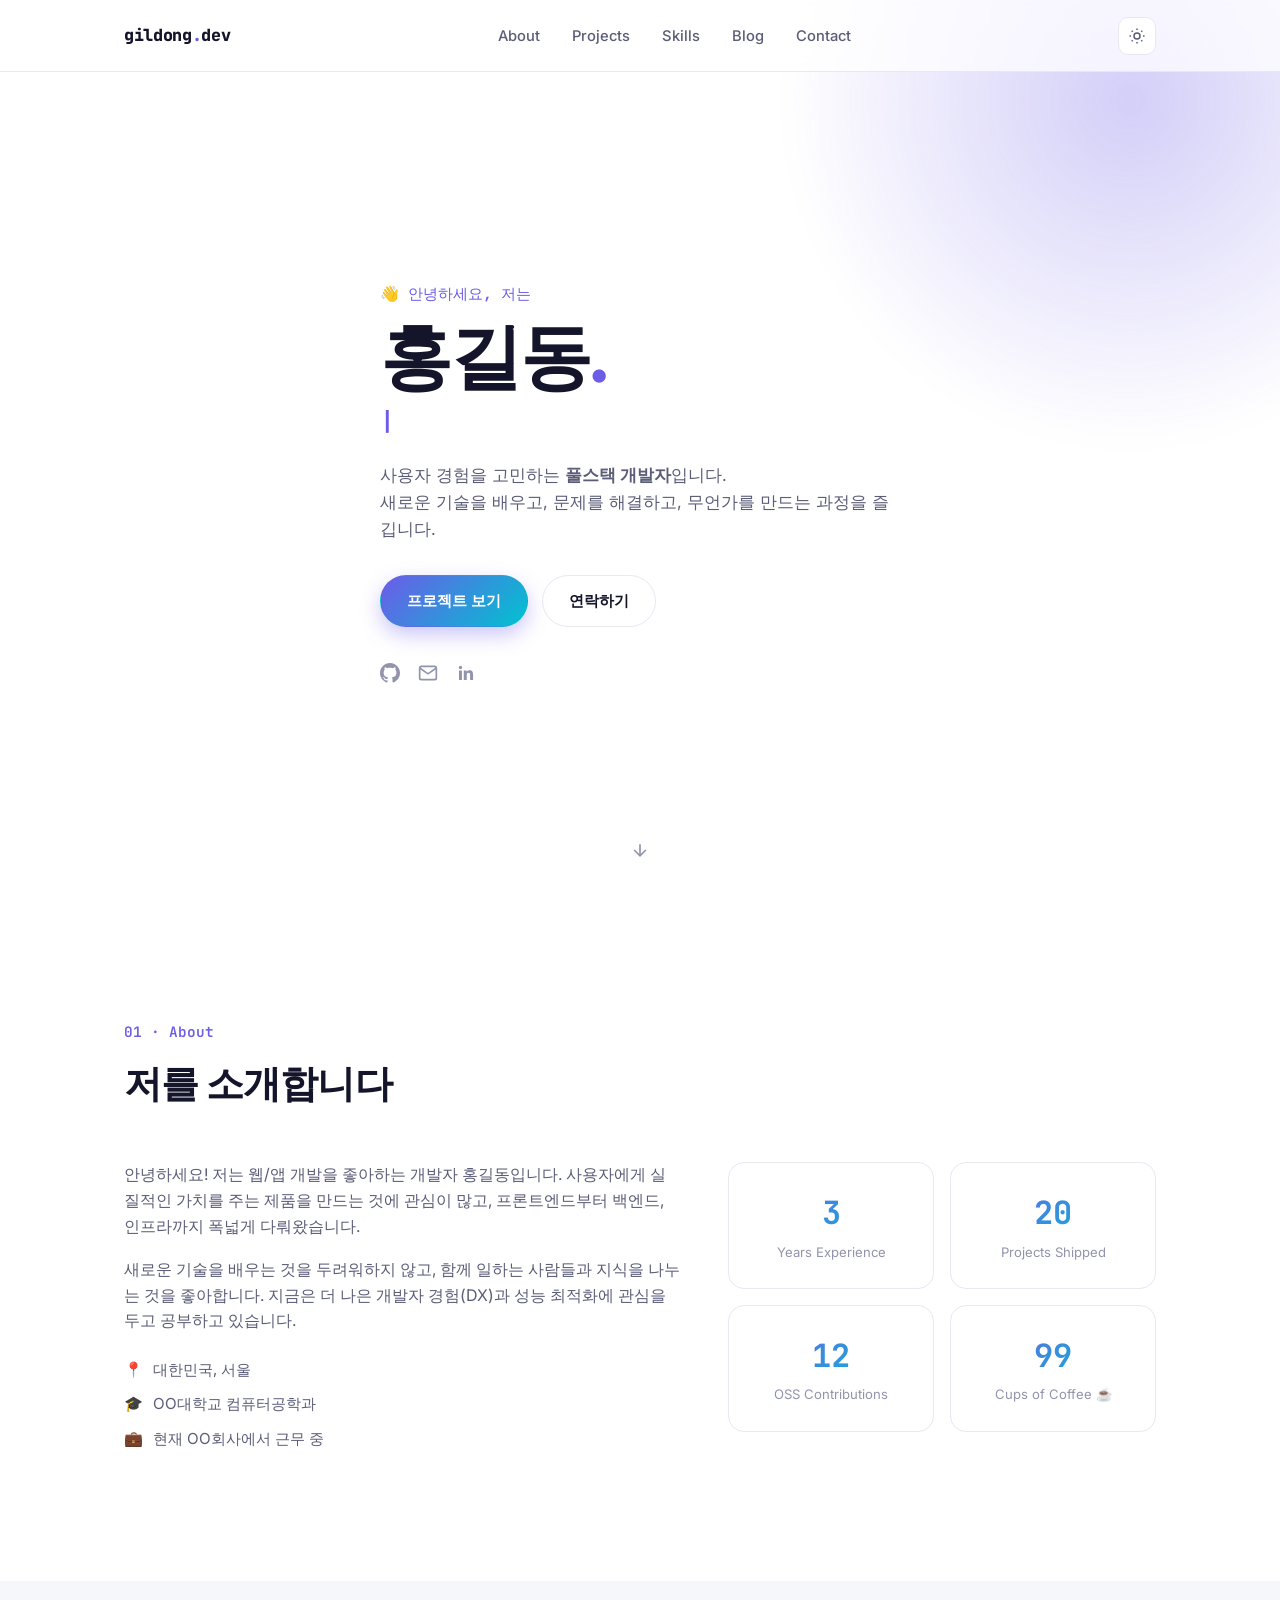
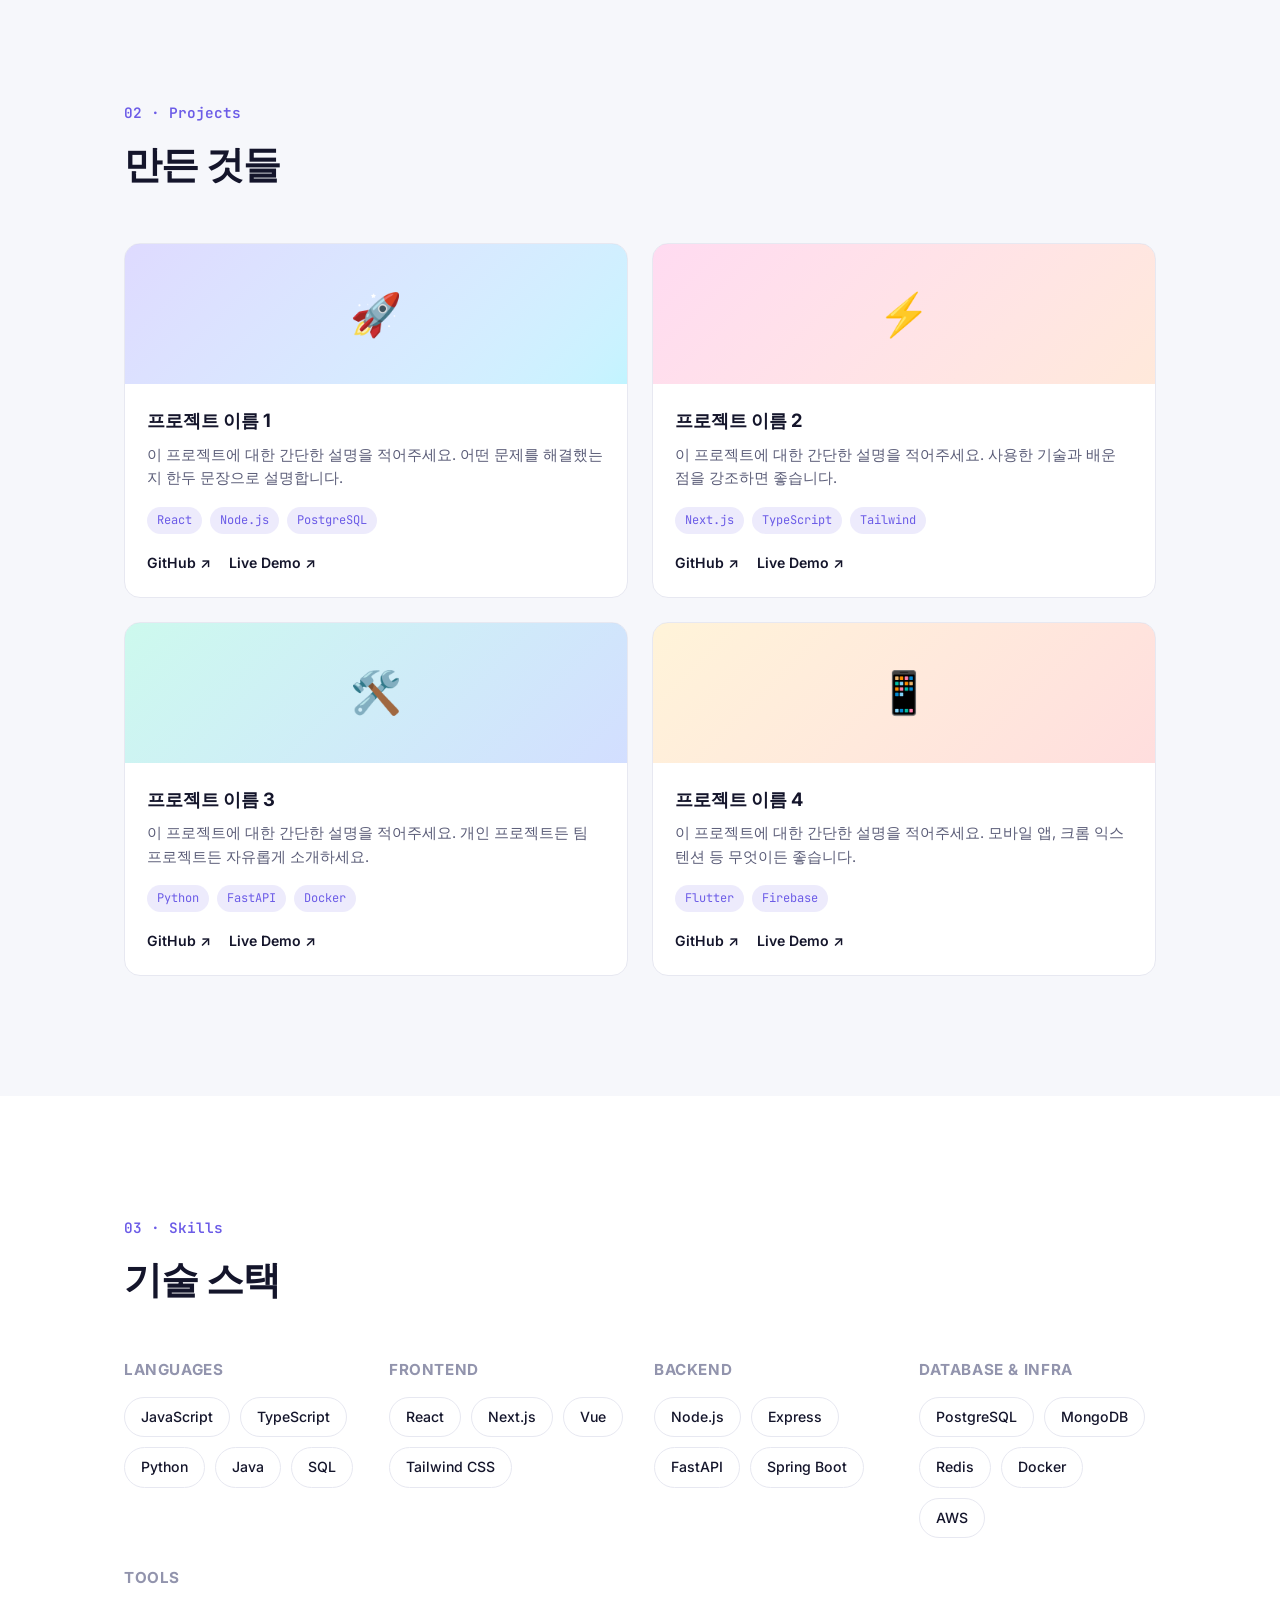
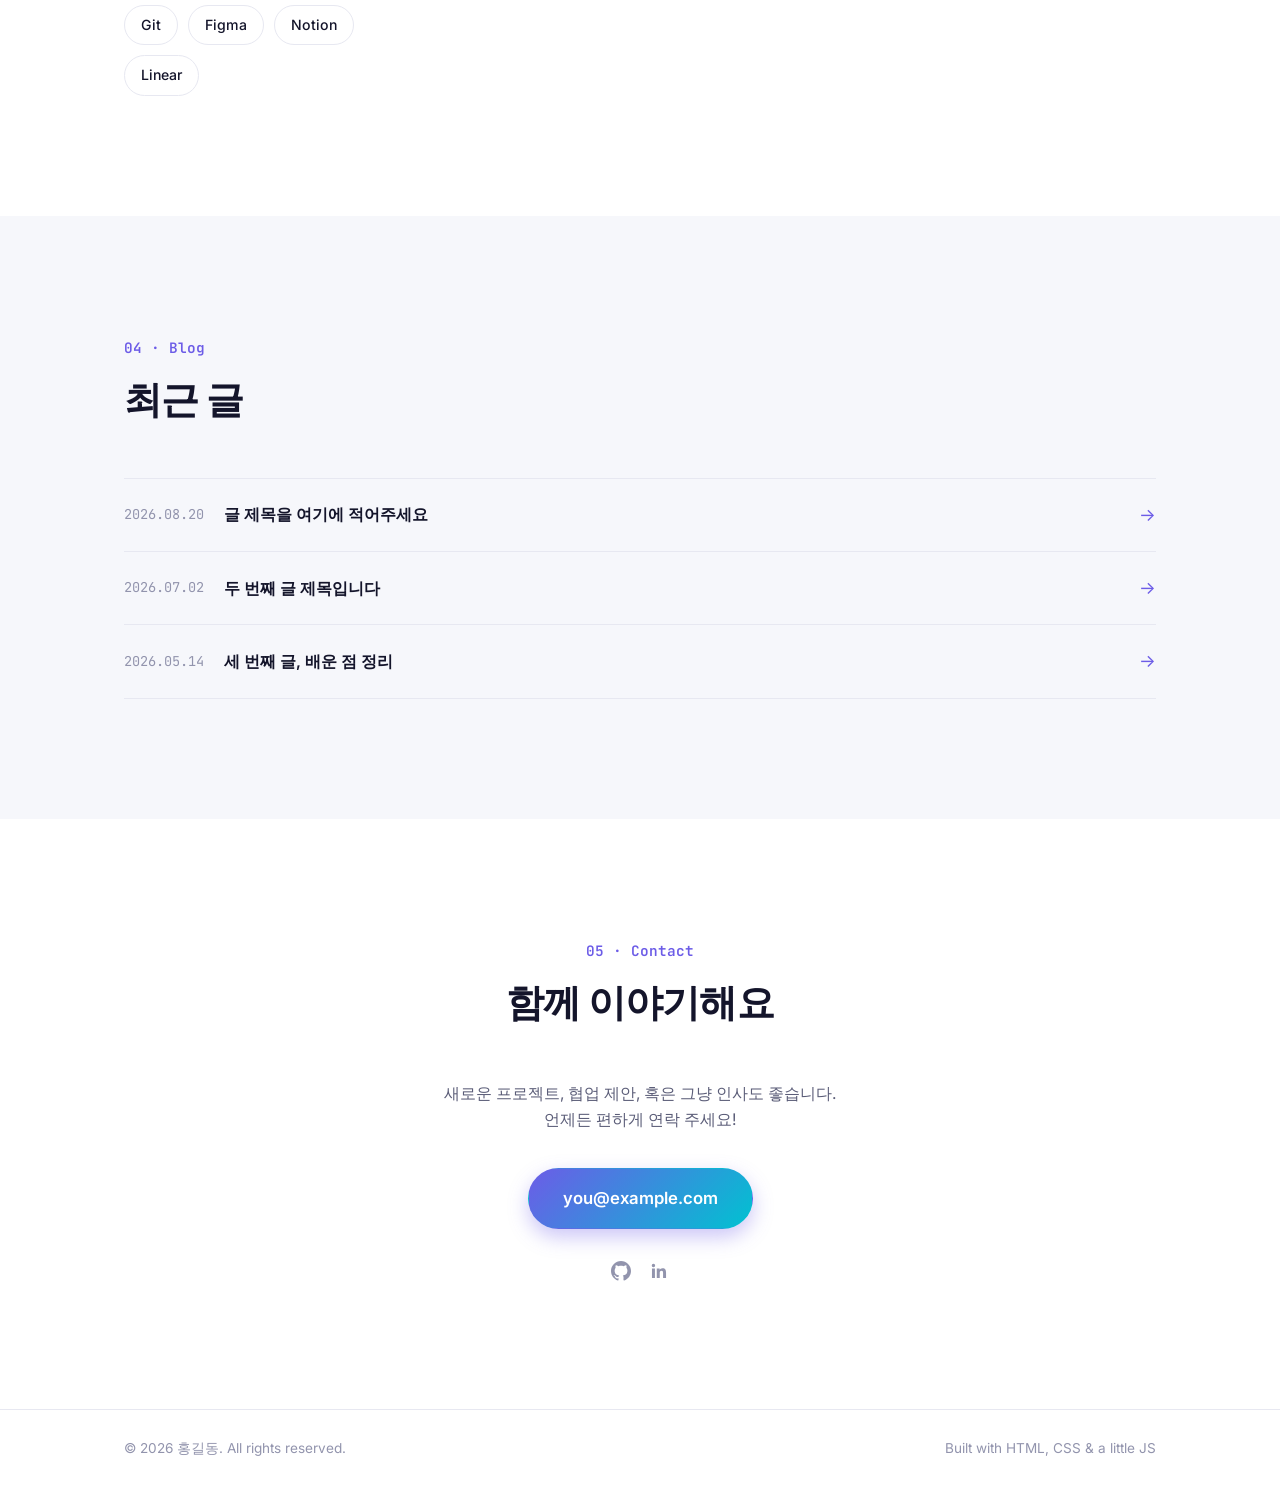
==== index.html @ 7b1dff4c "Add personal portfolio site and GitHub profile README template Static HTML/CSS/JS GitHub Pages site " ====
<!DOCTYPE html>
<html lang="ko">
<head>
<meta charset="UTF-8">
<meta name="viewport" content="width=device-width, initial-scale=1.0">
<title>홍길동 · Developer</title>
<meta name="description" content="홍길동의 개인 포트폴리오 - 풀스택 개발자">
<link rel="icon" href="data:image/svg+xml,<svg xmlns=%22http://www.w3.org/2000/svg%22 viewBox=%220 0 100 100%22><text y=%22.9em%22 font-size=%2290%22>👨‍💻</text></svg>">
<link rel="preconnect" href="https://fonts.googleapis.com">
<link rel="preconnect" href="https://fonts.gstatic.com" crossorigin>
<link href="https://fonts.googleapis.com/css2?family=Inter:wght@400;500;600;700;800&family=JetBrains+Mono:wght@400;500;600&display=swap" rel="stylesheet">
<link rel="stylesheet" href="assets/style.css">
</head>
<body>

<nav class="nav" id="nav">
  <div class="nav-inner">
    <a href="#home" class="nav-logo">gildong<span class="dot">.</span>dev</a>
    <ul class="nav-links">
      <li><a href="#about">About</a></li>
      <li><a href="#projects">Projects</a></li>
      <li><a href="#skills">Skills</a></li>
      <li><a href="#blog">Blog</a></li>
      <li><a href="#contact">Contact</a></li>
    </ul>
    <div class="nav-actions">
      <button id="theme-toggle" class="icon-btn" aria-label="테마 전환">
        <svg class="icon-sun" viewBox="0 0 24 24" fill="none" stroke="currentColor" stroke-width="2"><circle cx="12" cy="12" r="4"/><path d="M12 2v2M12 20v2M4.93 4.93l1.41 1.41M17.66 17.66l1.41 1.41M2 12h2M20 12h2M6.34 17.66l-1.41 1.41M19.07 4.93l-1.41 1.41"/></svg>
        <svg class="icon-moon" viewBox="0 0 24 24" fill="none" stroke="currentColor" stroke-width="2"><path d="M21 12.79A9 9 0 1 1 11.21 3 7 7 0 0 0 21 12.79z"/></svg>
      </button>
      <button id="nav-toggle" class="icon-btn nav-burger" aria-label="메뉴">
        <svg viewBox="0 0 24 24" fill="none" stroke="currentColor" stroke-width="2"><path d="M4 6h16M4 12h16M4 18h16"/></svg>
      </button>
    </div>
  </div>
  <ul class="nav-links-mobile" id="nav-links-mobile">
    <li><a href="#about">About</a></li>
    <li><a href="#projects">Projects</a></li>
    <li><a href="#skills">Skills</a></li>
    <li><a href="#blog">Blog</a></li>
    <li><a href="#contact">Contact</a></li>
  </ul>
</nav>

<main>

  <!-- HERO -->
  <section id="home" class="hero">
    <div class="hero-glow"></div>
    <div class="section-inner hero-inner">
      <p class="eyebrow">👋 안녕하세요, 저는</p>
      <h1 class="hero-title">홍길동<span class="accent">.</span></h1>
      <h2 class="hero-role">
        <span class="type-target" id="type-target"></span><span class="cursor">|</span>
      </h2>
      <p class="hero-desc">
        사용자 경험을 고민하는 <strong>풀스택 개발자</strong>입니다.<br>
        새로운 기술을 배우고, 문제를 해결하고, 무언가를 만드는 과정을 즐깁니다.
      </p>
      <div class="hero-actions">
        <a href="#projects" class="btn btn-primary">프로젝트 보기</a>
        <a href="#contact" class="btn btn-ghost">연락하기</a>
      </div>
      <div class="hero-social">
        <a href="https://github.com/yourhandle" target="_blank" rel="noopener" aria-label="GitHub">
          <svg viewBox="0 0 24 24" fill="currentColor"><path d="M12 0C5.37 0 0 5.37 0 12c0 5.3 3.44 9.8 8.21 11.39.6.11.82-.26.82-.58 0-.28-.01-1.02-.02-2-3.34.73-4.04-1.61-4.04-1.61-.55-1.39-1.34-1.76-1.34-1.76-1.1-.75.08-.74.08-.74 1.21.09 1.85 1.24 1.85 1.24 1.08 1.84 2.83 1.31 3.52 1 .11-.78.42-1.31.76-1.61-2.67-.3-5.47-1.33-5.47-5.93 0-1.31.47-2.38 1.24-3.22-.12-.3-.54-1.52.12-3.18 0 0 1.01-.32 3.3 1.23.96-.27 1.98-.4 3-.4 1.02 0 2.04.13 3 .4 2.29-1.55 3.3-1.23 3.3-1.23.66 1.66.24 2.88.12 3.18.77.84 1.24 1.91 1.24 3.22 0 4.61-2.81 5.63-5.48 5.92.43.37.81 1.1.81 2.22 0 1.61-.01 2.9-.01 3.29 0 .32.21.7.83.58C20.56 21.8 24 17.3 24 12c0-6.63-5.37-12-12-12z"/></svg>
        </a>
        <a href="mailto:you@example.com" aria-label="Email">
          <svg viewBox="0 0 24 24" fill="none" stroke="currentColor" stroke-width="2"><path d="M4 4h16v16H4z" opacity="0"/><path d="M22 6c0-1.1-.9-2-2-2H4a2 2 0 0 0-2 2v12c0 1.1.9 2 2 2h16a2 2 0 0 0 2-2V6z"/><path d="M22 6l-10 7L2 6"/></svg>
        </a>
        <a href="https://linkedin.com/in/yourhandle" target="_blank" rel="noopener" aria-label="LinkedIn">
          <svg viewBox="0 0 24 24" fill="currentColor"><path d="M20.45 20.45h-3.56v-5.57c0-1.33-.02-3.04-1.85-3.04-1.85 0-2.14 1.45-2.14 2.94v5.67H9.34V9h3.42v1.56h.05c.48-.9 1.64-1.85 3.38-1.85 3.61 0 4.28 2.38 4.28 5.47v6.27zM5.34 7.43a2.06 2.06 0 1 1 0-4.13 2.06 2.06 0 0 1 0 4.13zM7.12 20.45H3.56V9h3.56v11.45z"/></svg>
        </a>
      </div>
    </div>
    <a href="#about" class="scroll-cue" aria-label="아래로 스크롤">
      <svg viewBox="0 0 24 24" fill="none" stroke="currentColor" stroke-width="2"><path d="M12 5v14M5 12l7 7 7-7"/></svg>
    </a>
  </section>

  <!-- ABOUT -->
  <section id="about" class="section">
    <div class="section-inner">
      <p class="section-tag">01 · About</p>
      <h2 class="section-title">저를 소개합니다</h2>
      <div class="about-grid">
        <div class="about-text">
          <p>
            안녕하세요! 저는 웹/앱 개발을 좋아하는 개발자 홍길동입니다.
            사용자에게 실질적인 가치를 주는 제품을 만드는 것에 관심이 많고,
            프론트엔드부터 백엔드, 인프라까지 폭넓게 다뤄왔습니다.
          </p>
          <p>
            새로운 기술을 배우는 것을 두려워하지 않고, 함께 일하는 사람들과
            지식을 나누는 것을 좋아합니다. 지금은 더 나은 개발자 경험(DX)과
            성능 최적화에 관심을 두고 공부하고 있습니다.
          </p>
          <ul class="about-facts">
            <li><span>📍</span> 대한민국, 서울</li>
            <li><span>🎓</span> OO대학교 컴퓨터공학과</li>
            <li><span>💼</span> 현재 OO회사에서 근무 중</li>
          </ul>
        </div>
        <div class="about-stats">
          <div class="stat-card">
            <span class="stat-num" data-count="3">0</span>
            <span class="stat-label">Years Experience</span>
          </div>
          <div class="stat-card">
            <span class="stat-num" data-count="20">0</span>
            <span class="stat-label">Projects Shipped</span>
          </div>
          <div class="stat-card">
            <span class="stat-num" data-count="12">0</span>
            <span class="stat-label">OSS Contributions</span>
          </div>
          <div class="stat-card">
            <span class="stat-num" data-count="99">0</span>
            <span class="stat-label">Cups of Coffee ☕</span>
          </div>
        </div>
      </div>
    </div>
  </section>

  <!-- PROJECTS -->
  <section id="projects" class="section section-alt">
    <div class="section-inner">
      <p class="section-tag">02 · Projects</p>
      <h2 class="section-title">만든 것들</h2>
      <div class="project-grid">

        <article class="project-card">
          <div class="project-thumb" style="--c1:#7c6cff;--c2:#00d4ff;">🚀</div>
          <div class="project-body">
            <h3>프로젝트 이름 1</h3>
            <p>이 프로젝트에 대한 간단한 설명을 적어주세요. 어떤 문제를 해결했는지 한두 문장으로 설명합니다.</p>
            <div class="tags"><span>React</span><span>Node.js</span><span>PostgreSQL</span></div>
            <div class="project-links">
              <a href="#" target="_blank" rel="noopener">GitHub ↗</a>
              <a href="#" target="_blank" rel="noopener">Live Demo ↗</a>
            </div>
          </div>
        </article>

        <article class="project-card">
          <div class="project-thumb" style="--c1:#ff6ec7;--c2:#ffa66c;">⚡</div>
          <div class="project-body">
            <h3>프로젝트 이름 2</h3>
            <p>이 프로젝트에 대한 간단한 설명을 적어주세요. 사용한 기술과 배운 점을 강조하면 좋습니다.</p>
            <div class="tags"><span>Next.js</span><span>TypeScript</span><span>Tailwind</span></div>
            <div class="project-links">
              <a href="#" target="_blank" rel="noopener">GitHub ↗</a>
              <a href="#" target="_blank" rel="noopener">Live Demo ↗</a>
            </div>
          </div>
        </article>

        <article class="project-card">
          <div class="project-thumb" style="--c1:#37e8b8;--c2:#4d7bff;">🛠️</div>
          <div class="project-body">
            <h3>프로젝트 이름 3</h3>
            <p>이 프로젝트에 대한 간단한 설명을 적어주세요. 개인 프로젝트든 팀 프로젝트든 자유롭게 소개하세요.</p>
            <div class="tags"><span>Python</span><span>FastAPI</span><span>Docker</span></div>
            <div class="project-links">
              <a href="#" target="_blank" rel="noopener">GitHub ↗</a>
              <a href="#" target="_blank" rel="noopener">Live Demo ↗</a>
            </div>
          </div>
        </article>

        <article class="project-card">
          <div class="project-thumb" style="--c1:#ffd166;--c2:#ff7a7a;">📱</div>
          <div class="project-body">
            <h3>프로젝트 이름 4</h3>
            <p>이 프로젝트에 대한 간단한 설명을 적어주세요. 모바일 앱, 크롬 익스텐션 등 무엇이든 좋습니다.</p>
            <div class="tags"><span>Flutter</span><span>Firebase</span></div>
            <div class="project-links">
              <a href="#" target="_blank" rel="noopener">GitHub ↗</a>
              <a href="#" target="_blank" rel="noopener">Live Demo ↗</a>
            </div>
          </div>
        </article>

      </div>
    </div>
  </section>

  <!-- SKILLS -->
  <section id="skills" class="section">
    <div class="section-inner">
      <p class="section-tag">03 · Skills</p>
      <h2 class="section-title">기술 스택</h2>
      <div class="skills-grid">

        <div class="skill-group">
          <h3>Languages</h3>
          <div class="skill-pills">
            <span>JavaScript</span><span>TypeScript</span><span>Python</span><span>Java</span><span>SQL</span>
          </div>
        </div>

        <div class="skill-group">
          <h3>Frontend</h3>
          <div class="skill-pills">
            <span>React</span><span>Next.js</span><span>Vue</span><span>Tailwind CSS</span>
          </div>
        </div>

        <div class="skill-group">
          <h3>Backend</h3>
          <div class="skill-pills">
            <span>Node.js</span><span>Express</span><span>FastAPI</span><span>Spring Boot</span>
          </div>
        </div>

        <div class="skill-group">
          <h3>Database &amp; Infra</h3>
          <div class="skill-pills">
            <span>PostgreSQL</span><span>MongoDB</span><span>Redis</span><span>Docker</span><span>AWS</span>
          </div>
        </div>

        <div class="skill-group">
          <h3>Tools</h3>
          <div class="skill-pills">
            <span>Git</span><span>Figma</span><span>Notion</span><span>Linear</span>
          </div>
        </div>

      </div>
    </div>
  </section>

  <!-- BLOG -->
  <section id="blog" class="section section-alt">
    <div class="section-inner">
      <p class="section-tag">04 · Blog</p>
      <h2 class="section-title">최근 글</h2>
      <div class="blog-list">

        <a href="#" class="blog-item" target="_blank" rel="noopener">
          <span class="blog-date">2026.08.20</span>
          <span class="blog-title">글 제목을 여기에 적어주세요</span>
          <span class="blog-arrow">→</span>
        </a>
        <a href="#" class="blog-item" target="_blank" rel="noopener">
          <span class="blog-date">2026.07.02</span>
          <span class="blog-title">두 번째 글 제목입니다</span>
          <span class="blog-arrow">→</span>
        </a>
        <a href="#" class="blog-item" target="_blank" rel="noopener">
          <span class="blog-date">2026.05.14</span>
          <span class="blog-title">세 번째 글, 배운 점 정리</span>
          <span class="blog-arrow">→</span>
        </a>

      </div>
    </div>
  </section>

  <!-- CONTACT -->
  <section id="contact" class="section contact">
    <div class="section-inner">
      <p class="section-tag">05 · Contact</p>
      <h2 class="section-title">함께 이야기해요</h2>
      <p class="contact-desc">
        새로운 프로젝트, 협업 제안, 혹은 그냥 인사도 좋습니다.<br>
        언제든 편하게 연락 주세요!
      </p>
      <a href="mailto:you@example.com" class="btn btn-primary btn-lg">you@example.com</a>
      <div class="hero-social contact-social">
        <a href="https://github.com/yourhandle" target="_blank" rel="noopener" aria-label="GitHub">
          <svg viewBox="0 0 24 24" fill="currentColor"><path d="M12 0C5.37 0 0 5.37 0 12c0 5.3 3.44 9.8 8.21 11.39.6.11.82-.26.82-.58 0-.28-.01-1.02-.02-2-3.34.73-4.04-1.61-4.04-1.61-.55-1.39-1.34-1.76-1.34-1.76-1.1-.75.08-.74.08-.74 1.21.09 1.85 1.24 1.85 1.24 1.08 1.84 2.83 1.31 3.52 1 .11-.78.42-1.31.76-1.61-2.67-.3-5.47-1.33-5.47-5.93 0-1.31.47-2.38 1.24-3.22-.12-.3-.54-1.52.12-3.18 0 0 1.01-.32 3.3 1.23.96-.27 1.98-.4 3-.4 1.02 0 2.04.13 3 .4 2.29-1.55 3.3-1.23 3.3-1.23.66 1.66.24 2.88.12 3.18.77.84 1.24 1.91 1.24 3.22 0 4.61-2.81 5.63-5.48 5.92.43.37.81 1.1.81 2.22 0 1.61-.01 2.9-.01 3.29 0 .32.21.7.83.58C20.56 21.8 24 17.3 24 12c0-6.63-5.37-12-12-12z"/></svg>
        </a>
        <a href="https://linkedin.com/in/yourhandle" target="_blank" rel="noopener" aria-label="LinkedIn">
          <svg viewBox="0 0 24 24" fill="currentColor"><path d="M20.45 20.45h-3.56v-5.57c0-1.33-.02-3.04-1.85-3.04-1.85 0-2.14 1.45-2.14 2.94v5.67H9.34V9h3.42v1.56h.05c.48-.9 1.64-1.85 3.38-1.85 3.61 0 4.28 2.38 4.28 5.47v6.27zM5.34 7.43a2.06 2.06 0 1 1 0-4.13 2.06 2.06 0 0 1 0 4.13zM7.12 20.45H3.56V9h3.56v11.45z"/></svg>
        </a>
      </div>
    </div>
  </section>

</main>

<footer class="footer">
  <div class="section-inner footer-inner">
    <span>© <span id="year"></span> 홍길동. All rights reserved.</span>
    <span class="footer-built">Built with HTML, CSS &amp; a little JS</span>
  </div>
</footer>

<script src="assets/script.js"></script>
</body>
</html>
---- assets/style.css ----
/* ---------- tokens ---------- */
:root{
  --bg: #ffffff;
  --bg-alt: #f6f7fb;
  --surface: #ffffff;
  --border: #e7e8f1;
  --text: #14152b;
  --text-dim: #5b5d78;
  --text-faint: #9294ad;
  --accent: #6c5ce7;
  --accent-2: #00c2d1;
  --accent-grad: linear-gradient(135deg, var(--accent), var(--accent-2));
  --shadow: 0 8px 30px rgba(20, 21, 43, 0.08);
  --radius: 16px;
  --nav-h: 72px;
}

@media (prefers-color-scheme: dark){
  :root:not([data-theme="light"]) {
    --bg: #0b0c14;
    --bg-alt: #10111c;
    --surface: #14151f;
    --border: #23243373;
    --text: #f2f2f8;
    --text-dim: #a6a8c2;
    --text-faint: #6c6e8a;
    --shadow: 0 8px 30px rgba(0,0,0,0.35);
  }
}

:root[data-theme="dark"]{
  --bg: #0b0c14;
  --bg-alt: #10111c;
  --surface: #14151f;
  --border: #23243373;
  --text: #f2f2f8;
  --text-dim: #a6a8c2;
  --text-faint: #6c6e8a;
  --shadow: 0 8px 30px rgba(0,0,0,0.35);
}

*{ box-sizing: border-box; }
html{ scroll-behavior: smooth; }
body{
  margin:0;
  background: var(--bg);
  color: var(--text);
  font-family: 'Inter', -apple-system, BlinkMacSystemFont, "Malgun Gothic", sans-serif;
  line-height: 1.6;
  -webkit-font-smoothing: antialiased;
}
::selection{ background: var(--accent); color:#fff; }

a{ color: inherit; text-decoration: none; }
ul{ list-style: none; margin:0; padding:0; }
svg{ width: 20px; height: 20px; }

.section-inner{
  max-width: 1080px;
  margin: 0 auto;
  padding: 0 24px;
}

/* ---------- nav ---------- */
.nav{
  position: fixed;
  top:0; left:0; right:0;
  z-index: 100;
  height: var(--nav-h);
  display:flex;
  align-items:center;
  backdrop-filter: blur(14px) saturate(160%);
  background: color-mix(in srgb, var(--bg) 75%, transparent);
  border-bottom: 1px solid var(--border);
}
.nav-inner{
  width:100%;
  max-width: 1080px;
  margin: 0 auto;
  padding: 0 24px;
  display:flex;
  align-items:center;
  justify-content: space-between;
}
.nav-logo{
  font-weight: 800;
  font-size: 1.05rem;
  font-family: 'JetBrains Mono', monospace;
  letter-spacing: -0.02em;
}
.nav-logo .dot{ color: var(--accent); }
.nav-links{ display:flex; gap: 32px; }
.nav-links a{
  font-size: 0.92rem;
  font-weight: 500;
  color: var(--text-dim);
  transition: color .2s ease;
}
.nav-links a:hover{ color: var(--text); }
.nav-actions{ display:flex; align-items:center; gap: 8px; }
.icon-btn{
  width: 38px; height: 38px;
  display:flex; align-items:center; justify-content:center;
  border-radius: 10px;
  border: 1px solid var(--border);
  background: var(--surface);
  color: var(--text-dim);
  cursor: pointer;
  transition: all .2s ease;
}
.icon-btn:hover{ color: var(--text); border-color: var(--accent); }
.icon-sun, .icon-moon{ width:18px; height:18px; }
/* default (no explicit theme): follow system preference */
:root:not([data-theme]) .icon-moon{ display:none; }
@media (prefers-color-scheme: dark){
  :root:not([data-theme]) .icon-sun{ display:none; }
  :root:not([data-theme]) .icon-moon{ display:block; }
}
/* explicit theme wins */
:root[data-theme="dark"] .icon-sun{ display:none; }
:root[data-theme="dark"] .icon-moon{ display:block; }
:root[data-theme="light"] .icon-moon{ display:none; }
:root[data-theme="light"] .icon-sun{ display:block; }

.nav-burger{ display:none; }
.nav-links-mobile{
  display:none;
  flex-direction: column;
  position: absolute;
  top: var(--nav-h);
  left:0; right:0;
  background: var(--bg);
  border-bottom: 1px solid var(--border);
  padding: 8px 24px 20px;
}
.nav-links-mobile a{
  display:block;
  padding: 12px 0;
  color: var(--text-dim);
  border-bottom: 1px solid var(--border);
  font-weight: 500;
}
.nav-links-mobile.open{ display:flex; }

@media (max-width: 760px){
  .nav-links{ display:none; }
  .nav-burger{ display:flex; }
}

/* ---------- hero ---------- */
.hero{
  position: relative;
  min-height: 100svh;
  display:flex;
  align-items:center;
  overflow: hidden;
  padding-top: var(--nav-h);
}
.hero-glow{
  position:absolute;
  width: 700px; height: 700px;
  top: -250px; right: -200px;
  background: radial-gradient(circle, color-mix(in srgb, var(--accent) 30%, transparent), transparent 70%);
  filter: blur(10px);
  pointer-events: none;
}
.hero-inner{ position: relative; z-index:1; max-width: 760px; }
.eyebrow{
  font-family: 'JetBrains Mono', monospace;
  color: var(--accent);
  font-size: 0.95rem;
  font-weight: 500;
  margin: 0 0 12px;
}
.hero-title{
  font-size: clamp(2.6rem, 7vw, 4.5rem);
  font-weight: 800;
  letter-spacing: -0.03em;
  margin: 0;
  line-height: 1.05;
}
.hero-title .accent{ color: var(--accent); }
.hero-role{
  font-family: 'JetBrains Mono', monospace;
  font-size: clamp(1.1rem, 3vw, 1.5rem);
  font-weight: 500;
  background: var(--accent-grad);
  -webkit-background-clip: text;
  background-clip: text;
  color: transparent;
  margin: 10px 0 20px;
  min-height: 1.6em;
}
.cursor{ animation: blink 1s step-end infinite; color: var(--accent); }
@keyframes blink{ 50%{ opacity: 0; } }

.hero-desc{
  color: var(--text-dim);
  font-size: 1.05rem;
  max-width: 520px;
  margin: 0 0 32px;
}
.hero-actions{ display:flex; gap: 14px; margin-bottom: 36px; flex-wrap: wrap; }
.hero-social{ display:flex; gap: 18px; }
.hero-social a{
  color: var(--text-faint);
  transition: color .2s ease, transform .2s ease;
}
.hero-social a:hover{ color: var(--accent); transform: translateY(-2px); }

.scroll-cue{
  position:absolute;
  bottom: 32px;
  left: 50%;
  transform: translateX(-50%);
  color: var(--text-faint);
  animation: bob 2s ease-in-out infinite;
}
@keyframes bob{ 0%,100%{ transform: translate(-50%,0);} 50%{ transform: translate(-50%,8px);} }

/* ---------- buttons ---------- */
.btn{
  display:inline-flex;
  align-items:center;
  gap: 8px;
  padding: 13px 26px;
  border-radius: 999px;
  font-weight: 600;
  font-size: 0.95rem;
  transition: all .2s ease;
  border: 1px solid transparent;
}
.btn-primary{
  background: var(--accent-grad);
  color: #fff;
  box-shadow: 0 8px 20px color-mix(in srgb, var(--accent) 35%, transparent);
}
.btn-primary:hover{ transform: translateY(-2px); box-shadow: 0 12px 26px color-mix(in srgb, var(--accent) 45%, transparent); }
.btn-ghost{
  background: transparent;
  border-color: var(--border);
  color: var(--text);
}
.btn-ghost:hover{ border-color: var(--accent); color: var(--accent); }
.btn-lg{ padding: 16px 34px; font-size: 1.05rem; }

/* ---------- sections ---------- */
.section{ padding: 120px 0; }
.section-alt{ background: var(--bg-alt); }
.section-tag{
  font-family: 'JetBrains Mono', monospace;
  color: var(--accent);
  font-weight: 600;
  font-size: 0.9rem;
  margin: 0 0 10px;
}
.section-title{
  font-size: clamp(1.8rem, 4vw, 2.4rem);
  font-weight: 800;
  letter-spacing: -0.02em;
  margin: 0 0 48px;
}

/* about */
.about-grid{
  display:grid;
  grid-template-columns: 1.3fr 1fr;
  gap: 48px;
  align-items: start;
}
.about-text p{ color: var(--text-dim); margin: 0 0 18px; }
.about-facts{ margin-top: 24px; }
.about-facts li{ display:flex; align-items:center; gap: 10px; color: var(--text-dim); margin-bottom: 10px; font-size: 0.95rem; }
.about-stats{
  display:grid;
  grid-template-columns: 1fr 1fr;
  gap: 16px;
}
.stat-card{
  background: var(--surface);
  border: 1px solid var(--border);
  border-radius: var(--radius);
  padding: 24px 20px;
  text-align:center;
}
.stat-num{
  display:block;
  font-family: 'JetBrains Mono', monospace;
  font-size: 2rem;
  font-weight: 700;
  background: var(--accent-grad);
  -webkit-background-clip: text;
  background-clip: text;
  color: transparent;
}
.stat-label{ font-size: 0.82rem; color: var(--text-faint); }

@media (max-width: 760px){
  .about-grid{ grid-template-columns: 1fr; }
}

/* projects */
.project-grid{
  display:grid;
  grid-template-columns: repeat(2, 1fr);
  gap: 24px;
}
.project-card{
  background: var(--surface);
  border: 1px solid var(--border);
  border-radius: var(--radius);
  overflow: hidden;
  transition: transform .25s ease, box-shadow .25s ease;
}
.project-card:hover{ transform: translateY(-6px); box-shadow: var(--shadow); }
.project-thumb{
  height: 140px;
  display:flex; align-items:center; justify-content:center;
  font-size: 2.6rem;
  background: linear-gradient(135deg, color-mix(in srgb, var(--c1) 25%, transparent), color-mix(in srgb, var(--c2) 25%, transparent));
}
.project-body{ padding: 22px; }
.project-body h3{ margin: 0 0 8px; font-size: 1.15rem; }
.project-body p{ color: var(--text-dim); font-size: 0.92rem; margin: 0 0 16px; }
.tags{ display:flex; flex-wrap: wrap; gap: 8px; margin-bottom: 18px; }
.tags span{
  font-family: 'JetBrains Mono', monospace;
  font-size: 0.75rem;
  color: var(--accent);
  background: color-mix(in srgb, var(--accent) 12%, transparent);
  padding: 4px 10px;
  border-radius: 999px;
}
.project-links{ display:flex; gap: 18px; }
.project-links a{ font-size: 0.88rem; font-weight: 600; color: var(--text); }
.project-links a:hover{ color: var(--accent); }

@media (max-width: 760px){
  .project-grid{ grid-template-columns: 1fr; }
}

/* skills */
.skills-grid{
  display:grid;
  grid-template-columns: repeat(auto-fit, minmax(220px, 1fr));
  gap: 28px;
}
.skill-group h3{
  font-size: 0.95rem;
  color: var(--text-faint);
  text-transform: uppercase;
  letter-spacing: 0.04em;
  margin: 0 0 14px;
}
.skill-pills{ display:flex; flex-wrap: wrap; gap: 10px; }
.skill-pills span{
  padding: 8px 16px;
  border-radius: 999px;
  border: 1px solid var(--border);
  background: var(--surface);
  font-size: 0.88rem;
  font-weight: 500;
  transition: all .2s ease;
}
.skill-pills span:hover{ border-color: var(--accent); color: var(--accent); transform: translateY(-2px); }

/* blog */
.blog-list{ display:flex; flex-direction: column; }
.blog-item{
  display:flex;
  align-items:center;
  gap: 20px;
  padding: 22px 0;
  border-bottom: 1px solid var(--border);
  transition: gap .2s ease, color .2s ease;
}
.blog-item:first-child{ border-top: 1px solid var(--border); }
.blog-item:hover{ gap: 28px; color: var(--accent); }
.blog-date{
  font-family: 'JetBrains Mono', monospace;
  font-size: 0.85rem;
  color: var(--text-faint);
  white-space: nowrap;
}
.blog-title{ font-weight: 600; flex:1; }
.blog-arrow{ color: var(--accent); font-size: 1.1rem; }

/* contact */
.contact{ text-align:center; }
.contact .section-tag, .contact .section-title{ }
.contact-desc{ color: var(--text-dim); margin: 0 0 36px; }
.contact-social{ justify-content:center; margin-top: 32px; }

/* footer */
.footer{ border-top: 1px solid var(--border); padding: 28px 0; }
.footer-inner{
  display:flex;
  justify-content: space-between;
  flex-wrap: wrap;
  gap: 8px;
  font-size: 0.85rem;
  color: var(--text-faint);
}
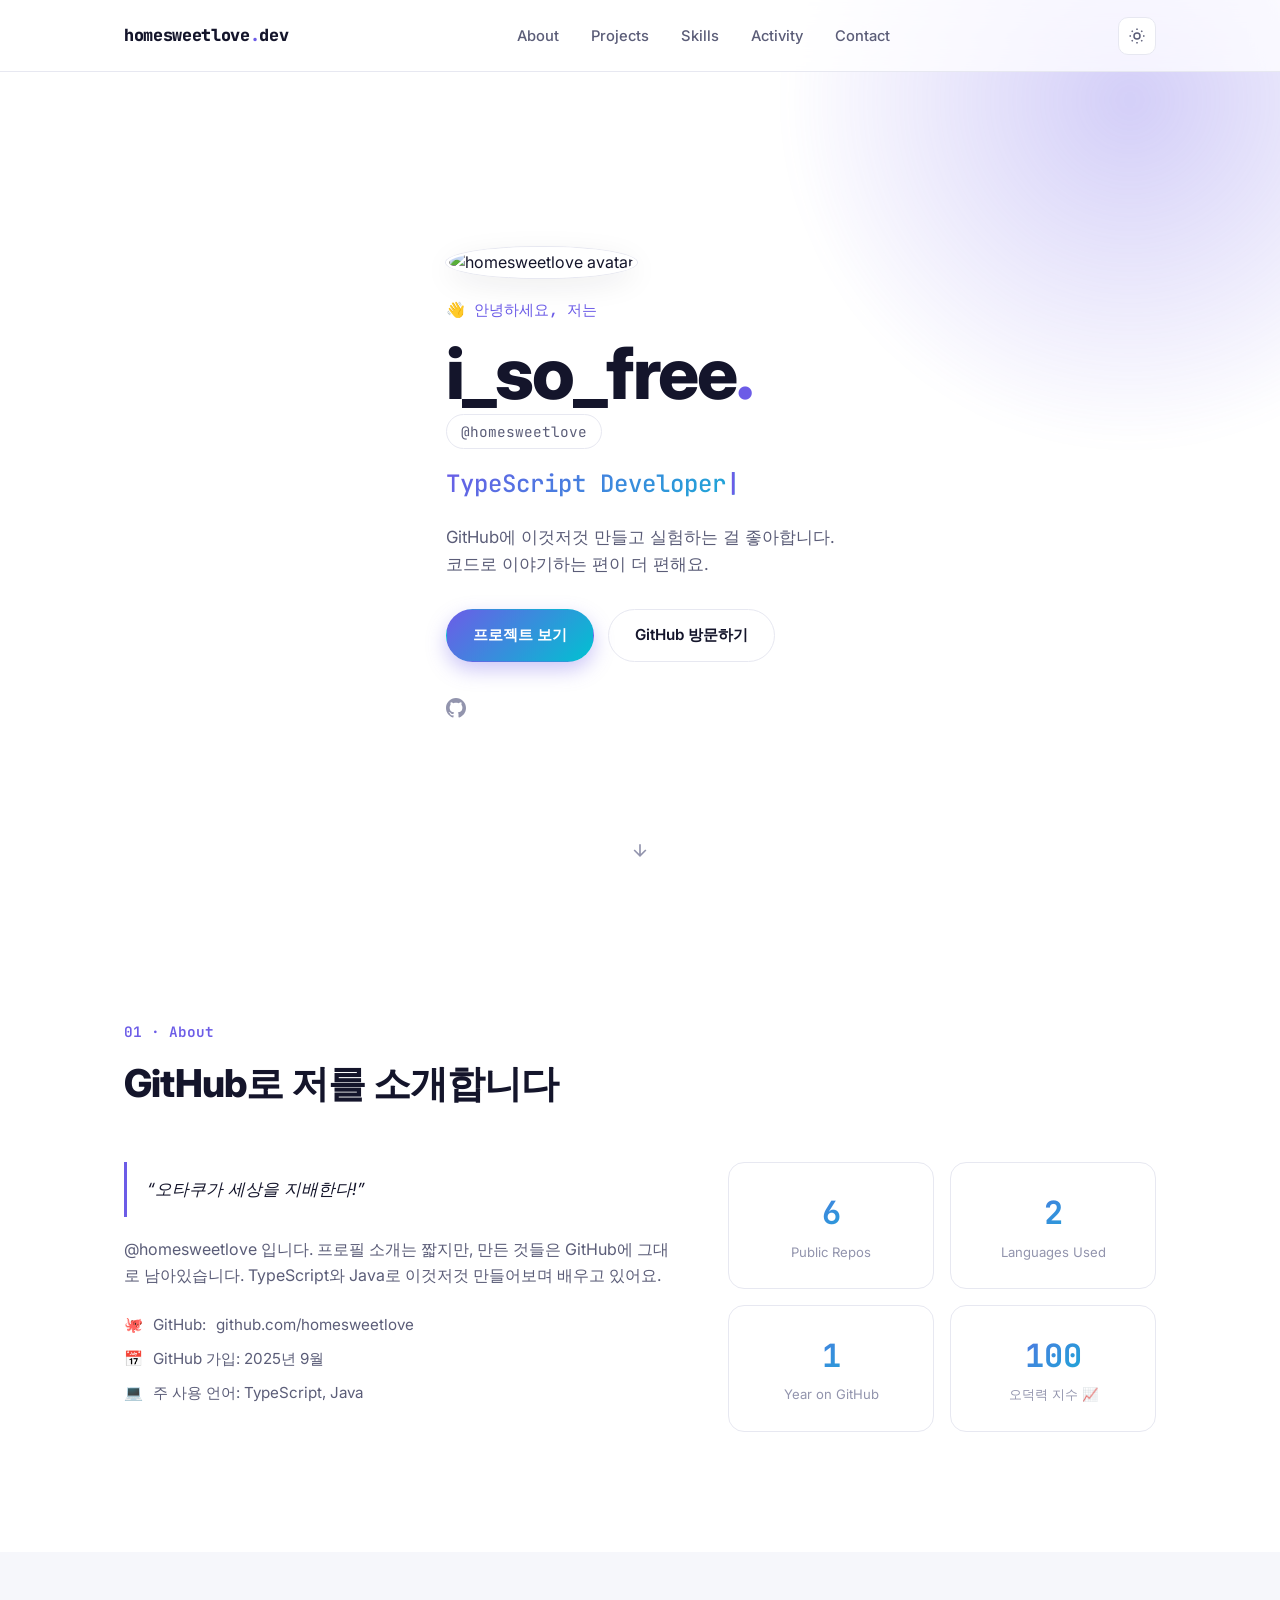
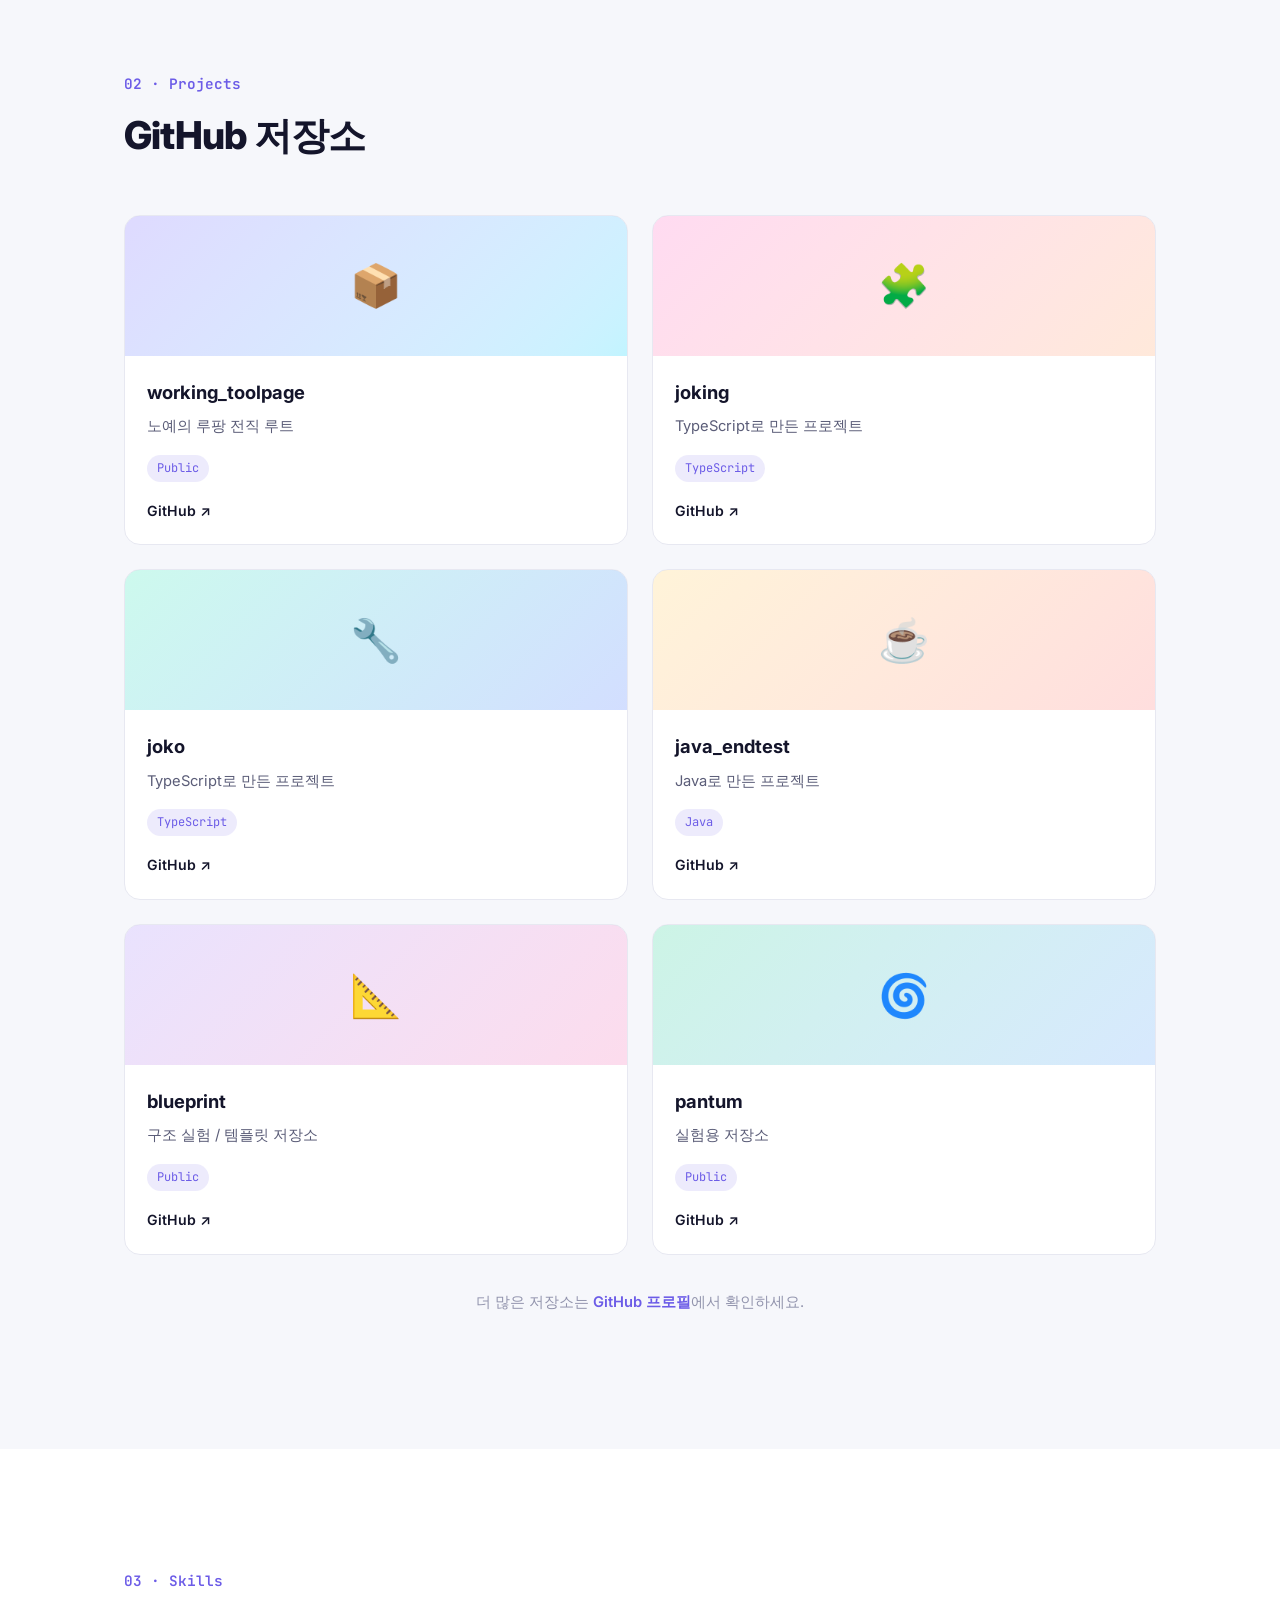
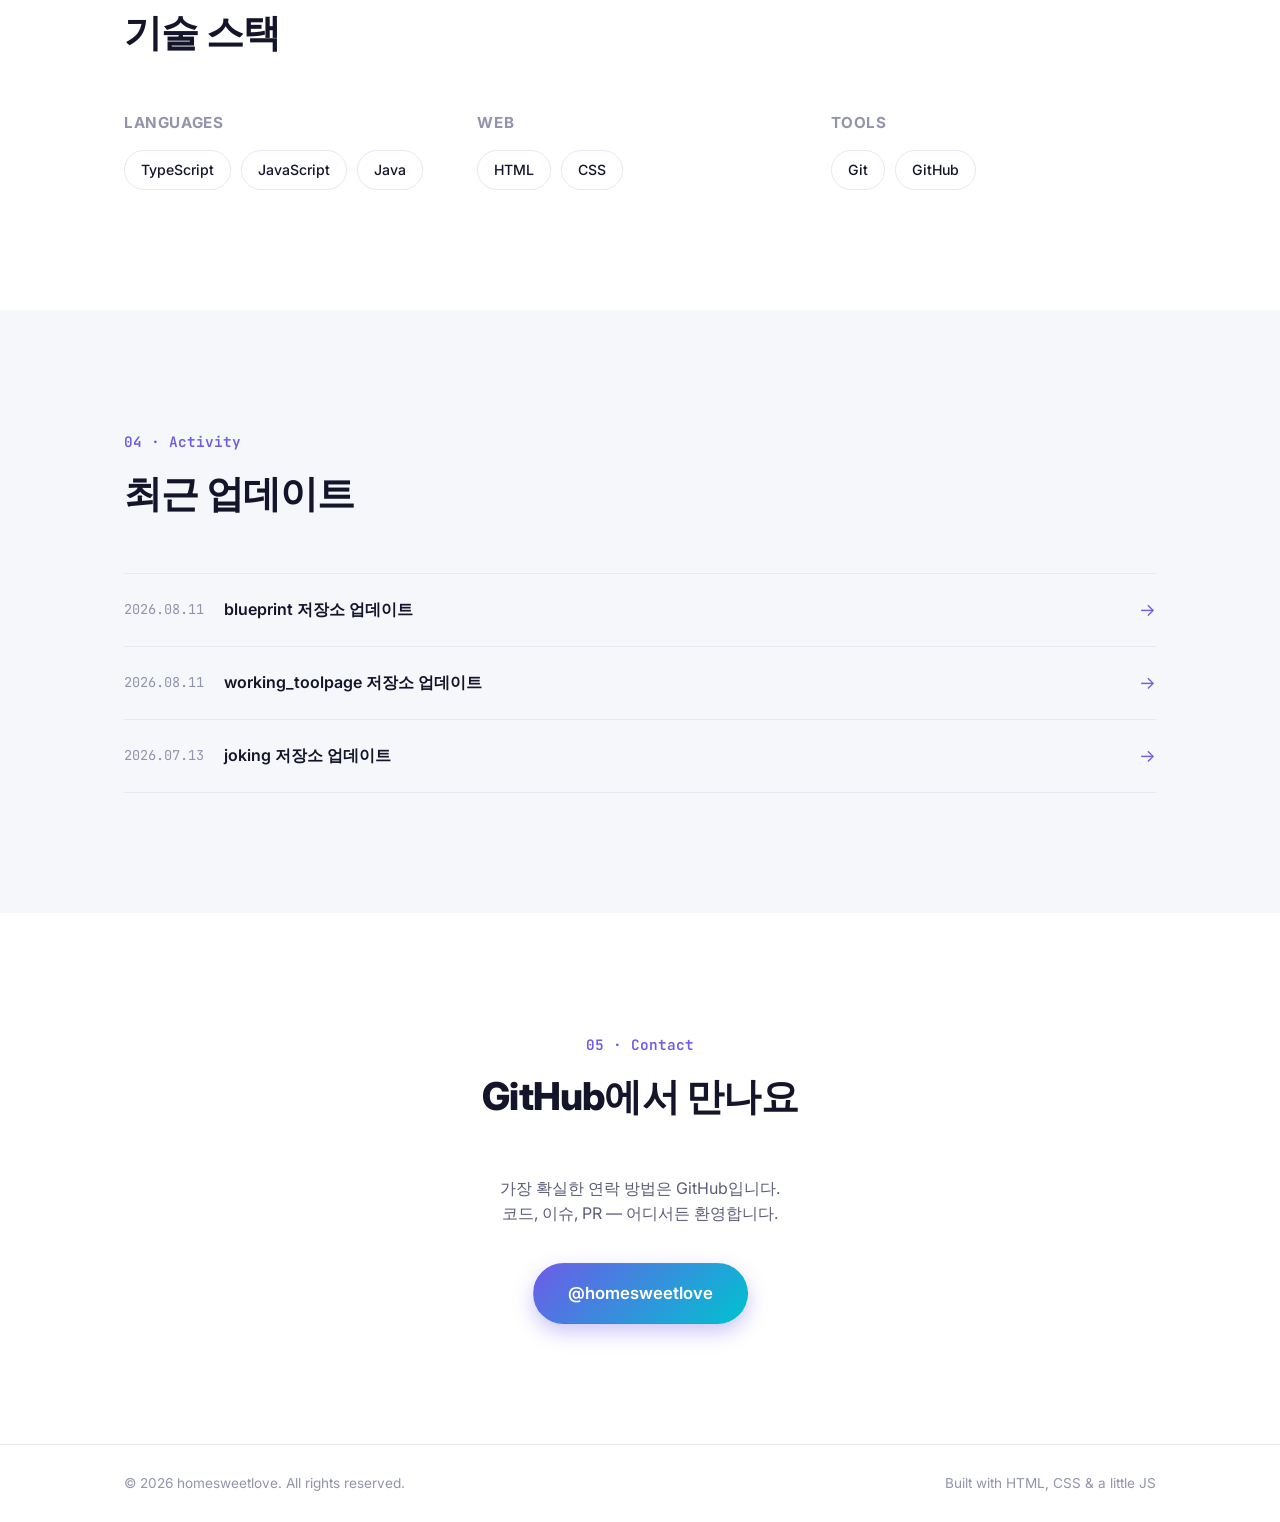
==== commit 9969e1c0: "Replace placeholder content with real GitHub profile data Use actual GitHub info (avatar, bio, publi" ====
--- a/index.html
+++ b/index.html
@@ -3,9 +3,9 @@
 <head>
 <meta charset="UTF-8">
 <meta name="viewport" content="width=device-width, initial-scale=1.0">
-<title>홍길동 · Developer</title>
-<meta name="description" content="홍길동의 개인 포트폴리오 - 풀스택 개발자">
-<link rel="icon" href="data:image/svg+xml,<svg xmlns=%22http://www.w3.org/2000/svg%22 viewBox=%220 0 100 100%22><text y=%22.9em%22 font-size=%2290%22>👨‍💻</text></svg>">
+<title>i_so_free (@homesweetlove)</title>
+<meta name="description" content="homesweetlove의 GitHub 포트폴리오">
+<link rel="icon" href="https://avatars.githubusercontent.com/u/232012965?v=4">
 <link rel="preconnect" href="https://fonts.googleapis.com">
 <link rel="preconnect" href="https://fonts.gstatic.com" crossorigin>
 <link href="https://fonts.googleapis.com/css2?family=Inter:wght@400;500;600;700;800&family=JetBrains+Mono:wght@400;500;600&display=swap" rel="stylesheet">
@@ -15,12 +15,12 @@
 
 <nav class="nav" id="nav">
   <div class="nav-inner">
-    <a href="#home" class="nav-logo">gildong<span class="dot">.</span>dev</a>
+    <a href="#home" class="nav-logo">homesweetlove<span class="dot">.</span>dev</a>
     <ul class="nav-links">
       <li><a href="#about">About</a></li>
       <li><a href="#projects">Projects</a></li>
       <li><a href="#skills">Skills</a></li>
-      <li><a href="#blog">Blog</a></li>
+      <li><a href="#activity">Activity</a></li>
       <li><a href="#contact">Contact</a></li>
     </ul>
     <div class="nav-actions">
@@ -37,7 +37,7 @@
     <li><a href="#about">About</a></li>
     <li><a href="#projects">Projects</a></li>
     <li><a href="#skills">Skills</a></li>
-    <li><a href="#blog">Blog</a></li>
+    <li><a href="#activity">Activity</a></li>
     <li><a href="#contact">Contact</a></li>
   </ul>
 </nav>
@@ -48,28 +48,24 @@
   <section id="home" class="hero">
     <div class="hero-glow"></div>
     <div class="section-inner hero-inner">
+      <img class="hero-avatar" src="https://avatars.githubusercontent.com/u/232012965?v=4" alt="homesweetlove avatar">
       <p class="eyebrow">👋 안녕하세요, 저는</p>
-      <h1 class="hero-title">홍길동<span class="accent">.</span></h1>
+      <h1 class="hero-title">i_so_free<span class="accent">.</span></h1>
+      <a class="hero-handle" href="https://github.com/homesweetlove" target="_blank" rel="noopener">@homesweetlove</a>
       <h2 class="hero-role">
         <span class="type-target" id="type-target"></span><span class="cursor">|</span>
       </h2>
       <p class="hero-desc">
-        사용자 경험을 고민하는 <strong>풀스택 개발자</strong>입니다.<br>
-        새로운 기술을 배우고, 문제를 해결하고, 무언가를 만드는 과정을 즐깁니다.
+        GitHub에 이것저것 만들고 실험하는 걸 좋아합니다.<br>
+        코드로 이야기하는 편이 더 편해요.
       </p>
       <div class="hero-actions">
         <a href="#projects" class="btn btn-primary">프로젝트 보기</a>
-        <a href="#contact" class="btn btn-ghost">연락하기</a>
+        <a href="https://github.com/homesweetlove" target="_blank" rel="noopener" class="btn btn-ghost">GitHub 방문하기</a>
       </div>
       <div class="hero-social">
-        <a href="https://github.com/yourhandle" target="_blank" rel="noopener" aria-label="GitHub">
+        <a href="https://github.com/homesweetlove" target="_blank" rel="noopener" aria-label="GitHub">
           <svg viewBox="0 0 24 24" fill="currentColor"><path d="M12 0C5.37 0 0 5.37 0 12c0 5.3 3.44 9.8 8.21 11.39.6.11.82-.26.82-.58 0-.28-.01-1.02-.02-2-3.34.73-4.04-1.61-4.04-1.61-.55-1.39-1.34-1.76-1.34-1.76-1.1-.75.08-.74.08-.74 1.21.09 1.85 1.24 1.85 1.24 1.08 1.84 2.83 1.31 3.52 1 .11-.78.42-1.31.76-1.61-2.67-.3-5.47-1.33-5.47-5.93 0-1.31.47-2.38 1.24-3.22-.12-.3-.54-1.52.12-3.18 0 0 1.01-.32 3.3 1.23.96-.27 1.98-.4 3-.4 1.02 0 2.04.13 3 .4 2.29-1.55 3.3-1.23 3.3-1.23.66 1.66.24 2.88.12 3.18.77.84 1.24 1.91 1.24 3.22 0 4.61-2.81 5.63-5.48 5.92.43.37.81 1.1.81 2.22 0 1.61-.01 2.9-.01 3.29 0 .32.21.7.83.58C20.56 21.8 24 17.3 24 12c0-6.63-5.37-12-12-12z"/></svg>
-        </a>
-        <a href="mailto:you@example.com" aria-label="Email">
-          <svg viewBox="0 0 24 24" fill="none" stroke="currentColor" stroke-width="2"><path d="M4 4h16v16H4z" opacity="0"/><path d="M22 6c0-1.1-.9-2-2-2H4a2 2 0 0 0-2 2v12c0 1.1.9 2 2 2h16a2 2 0 0 0 2-2V6z"/><path d="M22 6l-10 7L2 6"/></svg>
-        </a>
-        <a href="https://linkedin.com/in/yourhandle" target="_blank" rel="noopener" aria-label="LinkedIn">
-          <svg viewBox="0 0 24 24" fill="currentColor"><path d="M20.45 20.45h-3.56v-5.57c0-1.33-.02-3.04-1.85-3.04-1.85 0-2.14 1.45-2.14 2.94v5.67H9.34V9h3.42v1.56h.05c.48-.9 1.64-1.85 3.38-1.85 3.61 0 4.28 2.38 4.28 5.47v6.27zM5.34 7.43a2.06 2.06 0 1 1 0-4.13 2.06 2.06 0 0 1 0 4.13zM7.12 20.45H3.56V9h3.56v11.45z"/></svg>
         </a>
       </div>
     </div>
@@ -82,41 +78,37 @@
   <section id="about" class="section">
     <div class="section-inner">
       <p class="section-tag">01 · About</p>
-      <h2 class="section-title">저를 소개합니다</h2>
+      <h2 class="section-title">GitHub로 저를 소개합니다</h2>
       <div class="about-grid">
         <div class="about-text">
+          <blockquote class="bio-quote">“오타쿠가 세상을 지배한다!”</blockquote>
           <p>
-            안녕하세요! 저는 웹/앱 개발을 좋아하는 개발자 홍길동입니다.
-            사용자에게 실질적인 가치를 주는 제품을 만드는 것에 관심이 많고,
-            프론트엔드부터 백엔드, 인프라까지 폭넓게 다뤄왔습니다.
-          </p>
-          <p>
-            새로운 기술을 배우는 것을 두려워하지 않고, 함께 일하는 사람들과
-            지식을 나누는 것을 좋아합니다. 지금은 더 나은 개발자 경험(DX)과
-            성능 최적화에 관심을 두고 공부하고 있습니다.
+            <a href="https://github.com/homesweetlove" target="_blank" rel="noopener">@homesweetlove</a>
+            입니다. 프로필 소개는 짧지만, 만든 것들은 GitHub에 그대로 남아있습니다.
+            TypeScript와 Java로 이것저것 만들어보며 배우고 있어요.
           </p>
           <ul class="about-facts">
-            <li><span>📍</span> 대한민국, 서울</li>
-            <li><span>🎓</span> OO대학교 컴퓨터공학과</li>
-            <li><span>💼</span> 현재 OO회사에서 근무 중</li>
+            <li><span>🐙</span> GitHub: <a href="https://github.com/homesweetlove" target="_blank" rel="noopener">github.com/homesweetlove</a></li>
+            <li><span>📅</span> GitHub 가입: 2025년 9월</li>
+            <li><span>💻</span> 주 사용 언어: TypeScript, Java</li>
           </ul>
         </div>
         <div class="about-stats">
           <div class="stat-card">
-            <span class="stat-num" data-count="3">0</span>
-            <span class="stat-label">Years Experience</span>
-          </div>
-          <div class="stat-card">
-            <span class="stat-num" data-count="20">0</span>
-            <span class="stat-label">Projects Shipped</span>
-          </div>
-          <div class="stat-card">
-            <span class="stat-num" data-count="12">0</span>
-            <span class="stat-label">OSS Contributions</span>
-          </div>
-          <div class="stat-card">
-            <span class="stat-num" data-count="99">0</span>
-            <span class="stat-label">Cups of Coffee ☕</span>
+            <span class="stat-num" data-count="6">0</span>
+            <span class="stat-label">Public Repos</span>
+          </div>
+          <div class="stat-card">
+            <span class="stat-num" data-count="2">0</span>
+            <span class="stat-label">Languages Used</span>
+          </div>
+          <div class="stat-card">
+            <span class="stat-num" data-count="1">0</span>
+            <span class="stat-label">Year on GitHub</span>
+          </div>
+          <div class="stat-card">
+            <span class="stat-num" data-count="100">0</span>
+            <span class="stat-label">오덕력 지수 📈</span>
           </div>
         </div>
       </div>
@@ -127,62 +119,85 @@
   <section id="projects" class="section section-alt">
     <div class="section-inner">
       <p class="section-tag">02 · Projects</p>
-      <h2 class="section-title">만든 것들</h2>
+      <h2 class="section-title">GitHub 저장소</h2>
       <div class="project-grid">
 
         <article class="project-card">
-          <div class="project-thumb" style="--c1:#7c6cff;--c2:#00d4ff;">🚀</div>
-          <div class="project-body">
-            <h3>프로젝트 이름 1</h3>
-            <p>이 프로젝트에 대한 간단한 설명을 적어주세요. 어떤 문제를 해결했는지 한두 문장으로 설명합니다.</p>
-            <div class="tags"><span>React</span><span>Node.js</span><span>PostgreSQL</span></div>
-            <div class="project-links">
-              <a href="#" target="_blank" rel="noopener">GitHub ↗</a>
-              <a href="#" target="_blank" rel="noopener">Live Demo ↗</a>
-            </div>
-          </div>
-        </article>
-
-        <article class="project-card">
-          <div class="project-thumb" style="--c1:#ff6ec7;--c2:#ffa66c;">⚡</div>
-          <div class="project-body">
-            <h3>프로젝트 이름 2</h3>
-            <p>이 프로젝트에 대한 간단한 설명을 적어주세요. 사용한 기술과 배운 점을 강조하면 좋습니다.</p>
-            <div class="tags"><span>Next.js</span><span>TypeScript</span><span>Tailwind</span></div>
-            <div class="project-links">
-              <a href="#" target="_blank" rel="noopener">GitHub ↗</a>
-              <a href="#" target="_blank" rel="noopener">Live Demo ↗</a>
-            </div>
-          </div>
-        </article>
-
-        <article class="project-card">
-          <div class="project-thumb" style="--c1:#37e8b8;--c2:#4d7bff;">🛠️</div>
-          <div class="project-body">
-            <h3>프로젝트 이름 3</h3>
-            <p>이 프로젝트에 대한 간단한 설명을 적어주세요. 개인 프로젝트든 팀 프로젝트든 자유롭게 소개하세요.</p>
-            <div class="tags"><span>Python</span><span>FastAPI</span><span>Docker</span></div>
-            <div class="project-links">
-              <a href="#" target="_blank" rel="noopener">GitHub ↗</a>
-              <a href="#" target="_blank" rel="noopener">Live Demo ↗</a>
-            </div>
-          </div>
-        </article>
-
-        <article class="project-card">
-          <div class="project-thumb" style="--c1:#ffd166;--c2:#ff7a7a;">📱</div>
-          <div class="project-body">
-            <h3>프로젝트 이름 4</h3>
-            <p>이 프로젝트에 대한 간단한 설명을 적어주세요. 모바일 앱, 크롬 익스텐션 등 무엇이든 좋습니다.</p>
-            <div class="tags"><span>Flutter</span><span>Firebase</span></div>
-            <div class="project-links">
-              <a href="#" target="_blank" rel="noopener">GitHub ↗</a>
-              <a href="#" target="_blank" rel="noopener">Live Demo ↗</a>
-            </div>
-          </div>
-        </article>
-
-      </div>
+          <div class="project-thumb" style="--c1:#7c6cff;--c2:#00d4ff;">📦</div>
+          <div class="project-body">
+            <h3>working_toolpage</h3>
+            <p>노예의 루팡 전직 루트</p>
+            <div class="tags"><span>Public</span></div>
+            <div class="project-links">
+              <a href="https://github.com/homesweetlove/working_toolpage" target="_blank" rel="noopener">GitHub ↗</a>
+            </div>
+          </div>
+        </article>
+
+        <article class="project-card">
+          <div class="project-thumb" style="--c1:#ff6ec7;--c2:#ffa66c;">🧩</div>
+          <div class="project-body">
+            <h3>joking</h3>
+            <p>TypeScript로 만든 프로젝트</p>
+            <div class="tags"><span>TypeScript</span></div>
+            <div class="project-links">
+              <a href="https://github.com/homesweetlove/joking" target="_blank" rel="noopener">GitHub ↗</a>
+            </div>
+          </div>
+        </article>
+
+        <article class="project-card">
+          <div class="project-thumb" style="--c1:#37e8b8;--c2:#4d7bff;">🔧</div>
+          <div class="project-body">
+            <h3>joko</h3>
+            <p>TypeScript로 만든 프로젝트</p>
+            <div class="tags"><span>TypeScript</span></div>
+            <div class="project-links">
+              <a href="https://github.com/homesweetlove/joko" target="_blank" rel="noopener">GitHub ↗</a>
+            </div>
+          </div>
+        </article>
+
+        <article class="project-card">
+          <div class="project-thumb" style="--c1:#ffd166;--c2:#ff7a7a;">☕</div>
+          <div class="project-body">
+            <h3>java_endtest</h3>
+            <p>Java로 만든 프로젝트</p>
+            <div class="tags"><span>Java</span></div>
+            <div class="project-links">
+              <a href="https://github.com/homesweetlove/java_endtest" target="_blank" rel="noopener">GitHub ↗</a>
+            </div>
+          </div>
+        </article>
+
+        <article class="project-card">
+          <div class="project-thumb" style="--c1:#a78bfa;--c2:#f472b6;">📐</div>
+          <div class="project-body">
+            <h3>blueprint</h3>
+            <p>구조 실험 / 템플릿 저장소</p>
+            <div class="tags"><span>Public</span></div>
+            <div class="project-links">
+              <a href="https://github.com/homesweetlove/blueprint" target="_blank" rel="noopener">GitHub ↗</a>
+            </div>
+          </div>
+        </article>
+
+        <article class="project-card">
+          <div class="project-thumb" style="--c1:#34d399;--c2:#60a5fa;">🌀</div>
+          <div class="project-body">
+            <h3>pantum</h3>
+            <p>실험용 저장소</p>
+            <div class="tags"><span>Public</span></div>
+            <div class="project-links">
+              <a href="https://github.com/homesweetlove/pantum" target="_blank" rel="noopener">GitHub ↗</a>
+            </div>
+          </div>
+        </article>
+
+      </div>
+      <p class="projects-more">
+        더 많은 저장소는 <a href="https://github.com/homesweetlove?tab=repositories" target="_blank" rel="noopener">GitHub 프로필</a>에서 확인하세요.
+      </p>
     </div>
   </section>
 
@@ -196,62 +211,48 @@
         <div class="skill-group">
           <h3>Languages</h3>
           <div class="skill-pills">
-            <span>JavaScript</span><span>TypeScript</span><span>Python</span><span>Java</span><span>SQL</span>
+            <span>TypeScript</span><span>JavaScript</span><span>Java</span>
           </div>
         </div>
 
         <div class="skill-group">
-          <h3>Frontend</h3>
+          <h3>Web</h3>
           <div class="skill-pills">
-            <span>React</span><span>Next.js</span><span>Vue</span><span>Tailwind CSS</span>
-          </div>
-        </div>
-
-        <div class="skill-group">
-          <h3>Backend</h3>
-          <div class="skill-pills">
-            <span>Node.js</span><span>Express</span><span>FastAPI</span><span>Spring Boot</span>
-          </div>
-        </div>
-
-        <div class="skill-group">
-          <h3>Database &amp; Infra</h3>
-          <div class="skill-pills">
-            <span>PostgreSQL</span><span>MongoDB</span><span>Redis</span><span>Docker</span><span>AWS</span>
+            <span>HTML</span><span>CSS</span>
           </div>
         </div>
 
         <div class="skill-group">
           <h3>Tools</h3>
           <div class="skill-pills">
-            <span>Git</span><span>Figma</span><span>Notion</span><span>Linear</span>
-          </div>
-        </div>
-
-      </div>
-    </div>
-  </section>
-
-  <!-- BLOG -->
-  <section id="blog" class="section section-alt">
-    <div class="section-inner">
-      <p class="section-tag">04 · Blog</p>
-      <h2 class="section-title">최근 글</h2>
+            <span>Git</span><span>GitHub</span>
+          </div>
+        </div>
+
+      </div>
+    </div>
+  </section>
+
+  <!-- ACTIVITY -->
+  <section id="activity" class="section section-alt">
+    <div class="section-inner">
+      <p class="section-tag">04 · Activity</p>
+      <h2 class="section-title">최근 업데이트</h2>
       <div class="blog-list">
 
-        <a href="#" class="blog-item" target="_blank" rel="noopener">
-          <span class="blog-date">2026.08.20</span>
-          <span class="blog-title">글 제목을 여기에 적어주세요</span>
+        <a href="https://github.com/homesweetlove/blueprint" class="blog-item" target="_blank" rel="noopener">
+          <span class="blog-date">2026.08.11</span>
+          <span class="blog-title">blueprint 저장소 업데이트</span>
           <span class="blog-arrow">→</span>
         </a>
-        <a href="#" class="blog-item" target="_blank" rel="noopener">
-          <span class="blog-date">2026.07.02</span>
-          <span class="blog-title">두 번째 글 제목입니다</span>
+        <a href="https://github.com/homesweetlove/working_toolpage" class="blog-item" target="_blank" rel="noopener">
+          <span class="blog-date">2026.08.11</span>
+          <span class="blog-title">working_toolpage 저장소 업데이트</span>
           <span class="blog-arrow">→</span>
         </a>
-        <a href="#" class="blog-item" target="_blank" rel="noopener">
-          <span class="blog-date">2026.05.14</span>
-          <span class="blog-title">세 번째 글, 배운 점 정리</span>
+        <a href="https://github.com/homesweetlove/joking" class="blog-item" target="_blank" rel="noopener">
+          <span class="blog-date">2026.07.13</span>
+          <span class="blog-title">joking 저장소 업데이트</span>
           <span class="blog-arrow">→</span>
         </a>
 
@@ -263,20 +264,12 @@
   <section id="contact" class="section contact">
     <div class="section-inner">
       <p class="section-tag">05 · Contact</p>
-      <h2 class="section-title">함께 이야기해요</h2>
+      <h2 class="section-title">GitHub에서 만나요</h2>
       <p class="contact-desc">
-        새로운 프로젝트, 협업 제안, 혹은 그냥 인사도 좋습니다.<br>
-        언제든 편하게 연락 주세요!
+        가장 확실한 연락 방법은 GitHub입니다.<br>
+        코드, 이슈, PR — 어디서든 환영합니다.
       </p>
-      <a href="mailto:you@example.com" class="btn btn-primary btn-lg">you@example.com</a>
-      <div class="hero-social contact-social">
-        <a href="https://github.com/yourhandle" target="_blank" rel="noopener" aria-label="GitHub">
-          <svg viewBox="0 0 24 24" fill="currentColor"><path d="M12 0C5.37 0 0 5.37 0 12c0 5.3 3.44 9.8 8.21 11.39.6.11.82-.26.82-.58 0-.28-.01-1.02-.02-2-3.34.73-4.04-1.61-4.04-1.61-.55-1.39-1.34-1.76-1.34-1.76-1.1-.75.08-.74.08-.74 1.21.09 1.85 1.24 1.85 1.24 1.08 1.84 2.83 1.31 3.52 1 .11-.78.42-1.31.76-1.61-2.67-.3-5.47-1.33-5.47-5.93 0-1.31.47-2.38 1.24-3.22-.12-.3-.54-1.52.12-3.18 0 0 1.01-.32 3.3 1.23.96-.27 1.98-.4 3-.4 1.02 0 2.04.13 3 .4 2.29-1.55 3.3-1.23 3.3-1.23.66 1.66.24 2.88.12 3.18.77.84 1.24 1.91 1.24 3.22 0 4.61-2.81 5.63-5.48 5.92.43.37.81 1.1.81 2.22 0 1.61-.01 2.9-.01 3.29 0 .32.21.7.83.58C20.56 21.8 24 17.3 24 12c0-6.63-5.37-12-12-12z"/></svg>
-        </a>
-        <a href="https://linkedin.com/in/yourhandle" target="_blank" rel="noopener" aria-label="LinkedIn">
-          <svg viewBox="0 0 24 24" fill="currentColor"><path d="M20.45 20.45h-3.56v-5.57c0-1.33-.02-3.04-1.85-3.04-1.85 0-2.14 1.45-2.14 2.94v5.67H9.34V9h3.42v1.56h.05c.48-.9 1.64-1.85 3.38-1.85 3.61 0 4.28 2.38 4.28 5.47v6.27zM5.34 7.43a2.06 2.06 0 1 1 0-4.13 2.06 2.06 0 0 1 0 4.13zM7.12 20.45H3.56V9h3.56v11.45z"/></svg>
-        </a>
-      </div>
+      <a href="https://github.com/homesweetlove" target="_blank" rel="noopener" class="btn btn-primary btn-lg">@homesweetlove</a>
     </div>
   </section>
 
@@ -284,7 +277,7 @@
 
 <footer class="footer">
   <div class="section-inner footer-inner">
-    <span>© <span id="year"></span> 홍길동. All rights reserved.</span>
+    <span>© <span id="year"></span> homesweetlove. All rights reserved.</span>
     <span class="footer-built">Built with HTML, CSS &amp; a little JS</span>
   </div>
 </footer>
--- a/assets/style.css
+++ b/assets/style.css
@@ -165,6 +165,27 @@
   pointer-events: none;
 }
 .hero-inner{ position: relative; z-index:1; max-width: 760px; }
+.hero-avatar{
+  width: 84px; height: 84px;
+  border-radius: 50%;
+  border: 3px solid var(--surface);
+  box-shadow: 0 0 0 1px var(--border), var(--shadow);
+  margin-bottom: 20px;
+  object-fit: cover;
+}
+.hero-handle{
+  display:inline-block;
+  font-family: 'JetBrains Mono', monospace;
+  font-size: 0.9rem;
+  color: var(--text-dim);
+  background: var(--surface);
+  border: 1px solid var(--border);
+  padding: 5px 14px;
+  border-radius: 999px;
+  margin: 4px 0 6px;
+  transition: color .2s ease, border-color .2s ease;
+}
+.hero-handle:hover{ color: var(--accent); border-color: var(--accent); }
 .eyebrow{
   font-family: 'JetBrains Mono', monospace;
   color: var(--accent);
@@ -295,6 +316,17 @@
 }
 .stat-label{ font-size: 0.82rem; color: var(--text-faint); }
 
+.bio-quote{
+  margin: 0 0 20px;
+  padding: 14px 20px;
+  border-left: 3px solid var(--accent);
+  background: var(--surface);
+  border-radius: 0 12px 12px 0;
+  font-style: italic;
+  color: var(--text);
+  font-size: 1.05rem;
+}
+
 @media (max-width: 760px){
   .about-grid{ grid-template-columns: 1fr; }
 }
@@ -334,6 +366,14 @@
 .project-links{ display:flex; gap: 18px; }
 .project-links a{ font-size: 0.88rem; font-weight: 600; color: var(--text); }
 .project-links a:hover{ color: var(--accent); }
+
+.projects-more{
+  text-align:center;
+  margin-top: 36px;
+  color: var(--text-faint);
+  font-size: 0.92rem;
+}
+.projects-more a{ color: var(--accent); font-weight: 600; }
 
 @media (max-width: 760px){
   .project-grid{ grid-template-columns: 1fr; }
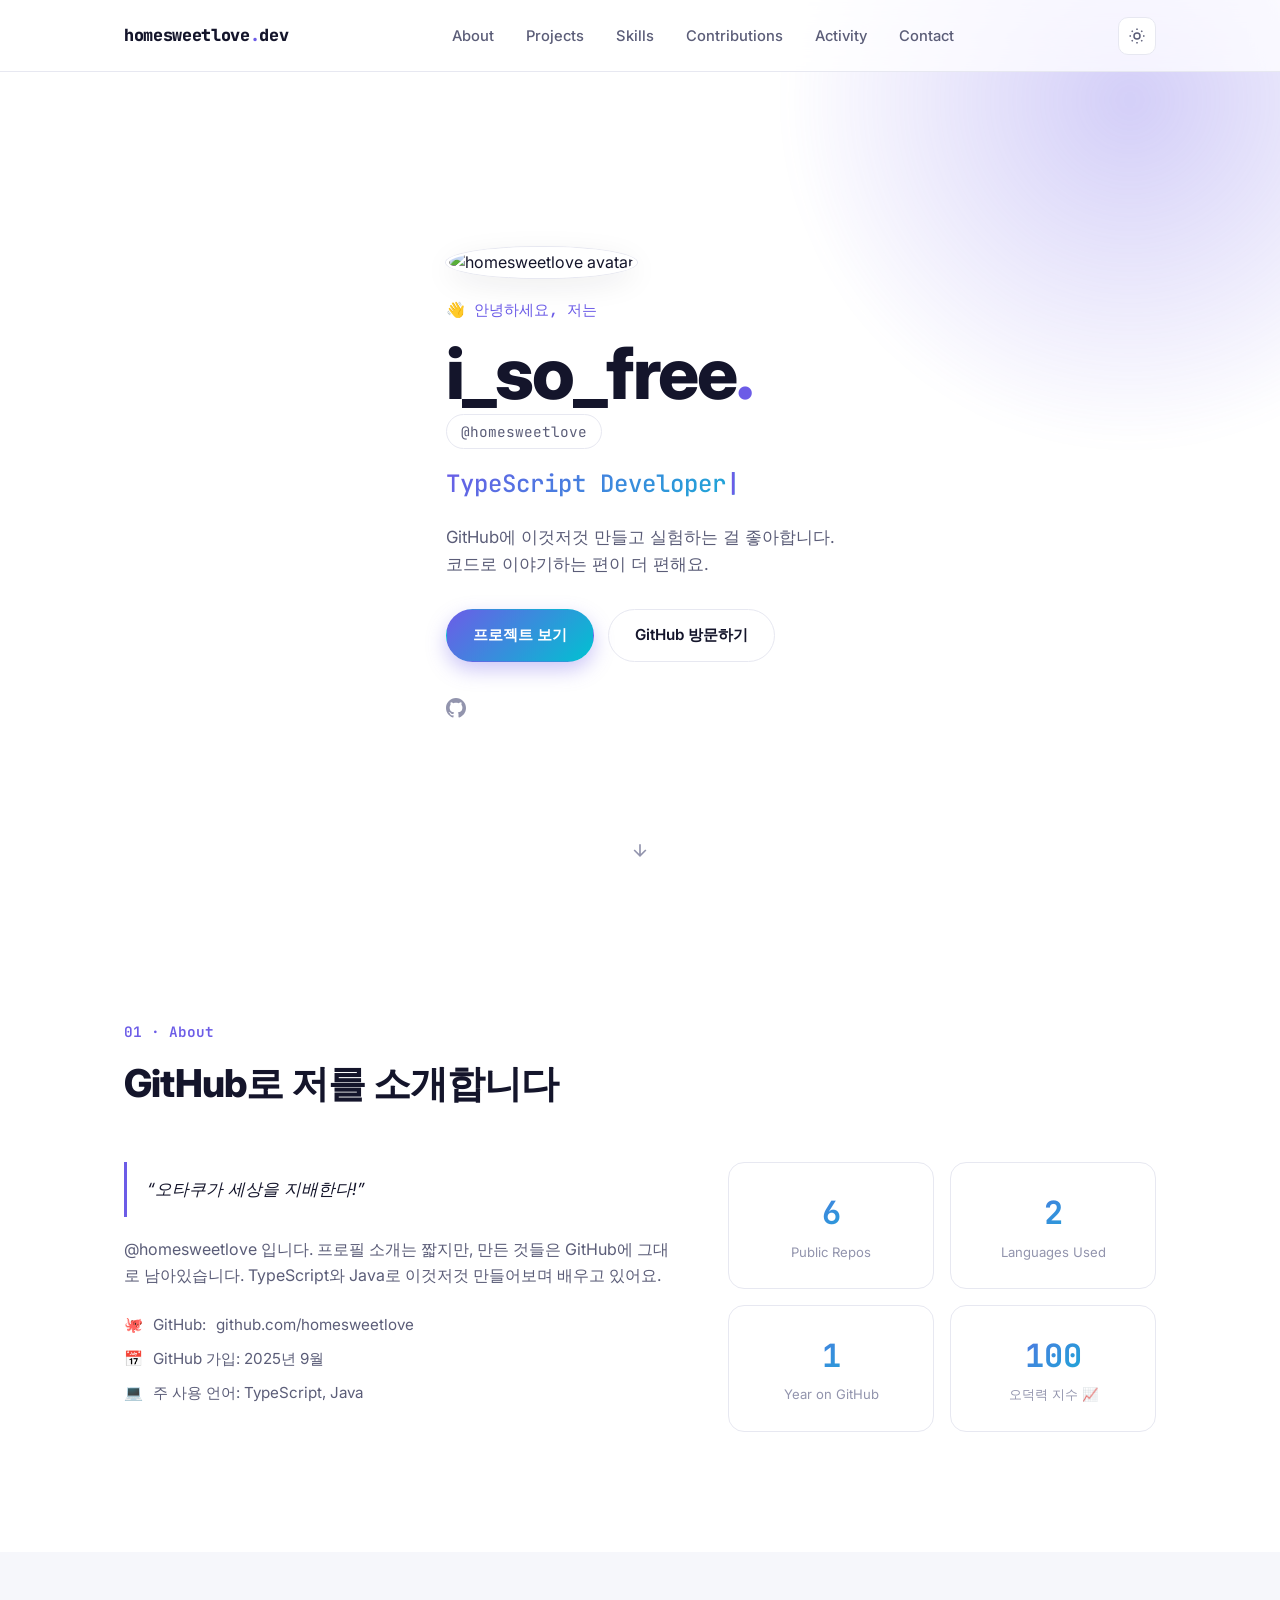
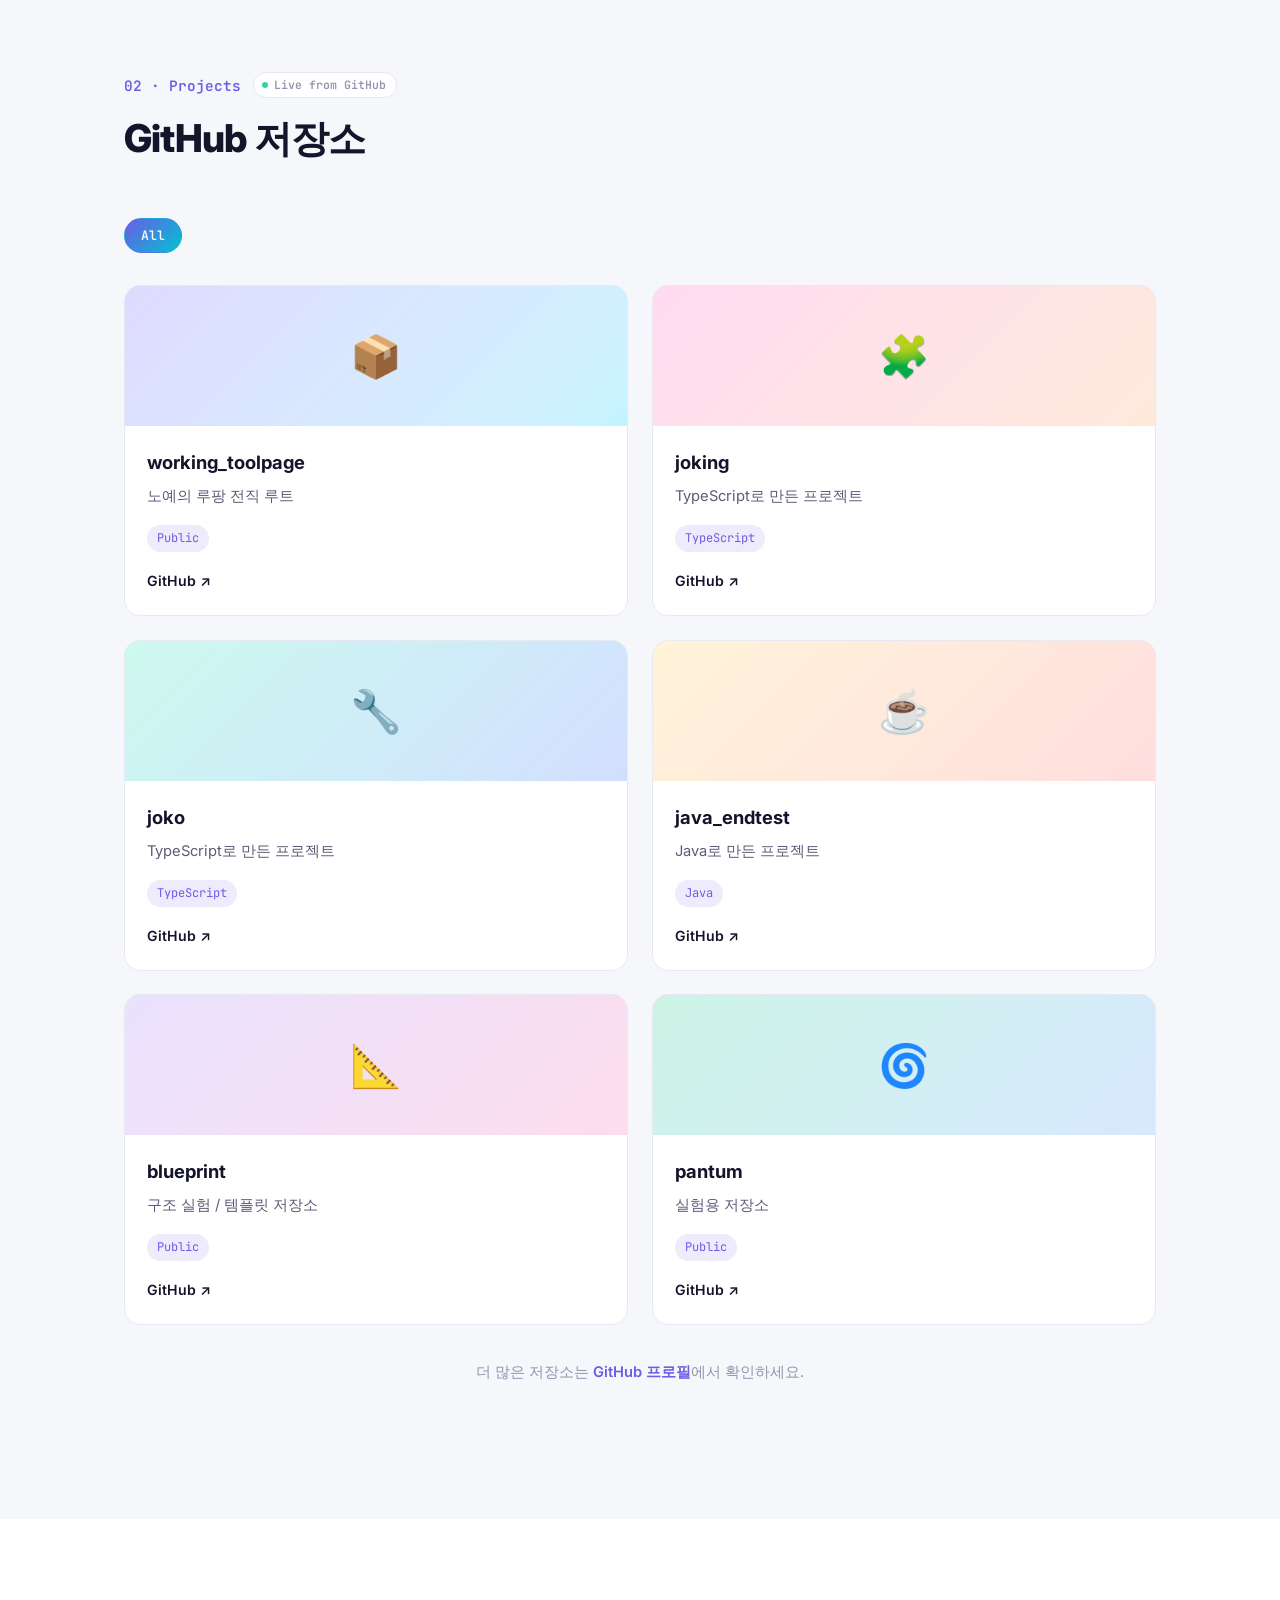
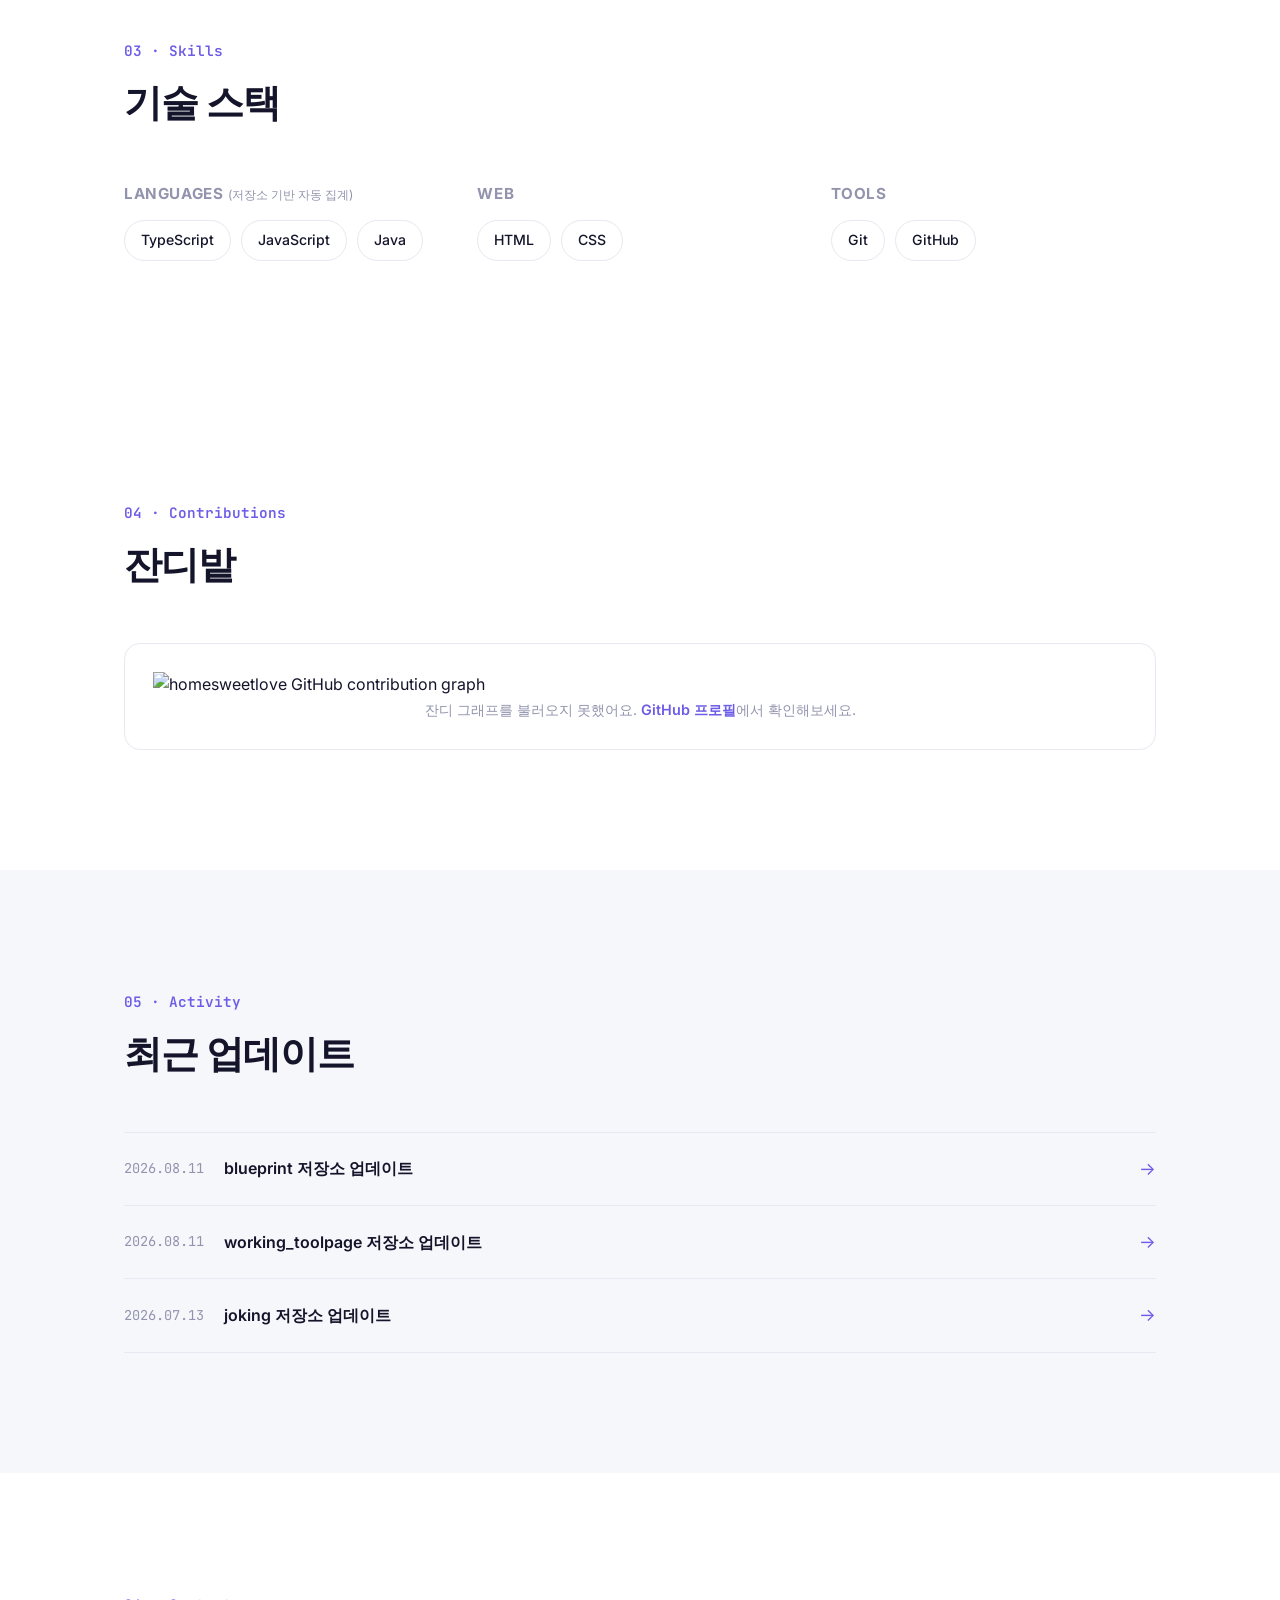
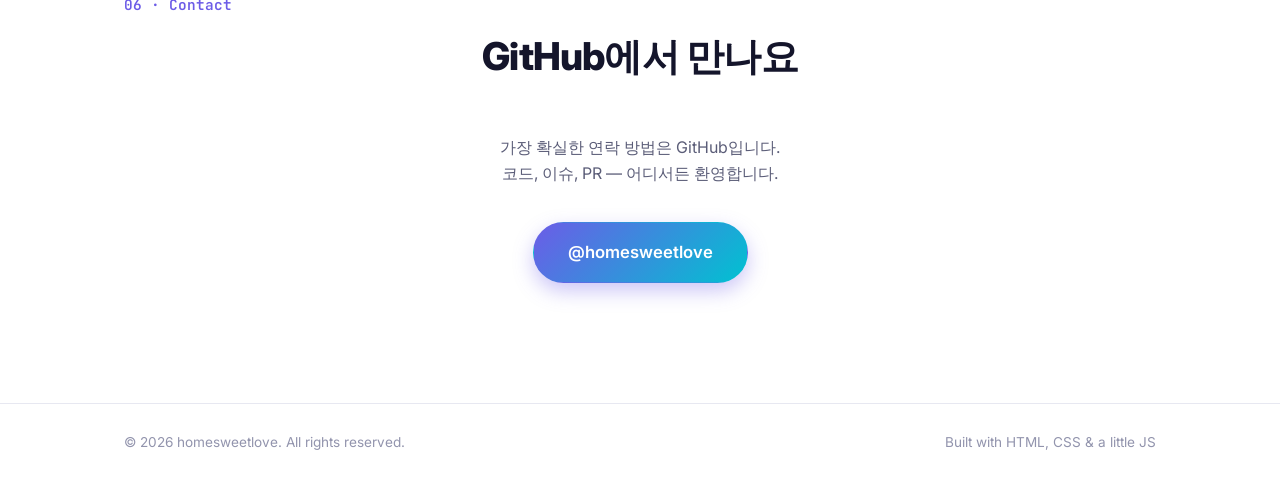
==== commit b0fbb932: "Add live GitHub data, scroll animations, and contribution graph - Fetch public repos and profile sta" ====
--- a/index.html
+++ b/index.html
@@ -20,6 +20,7 @@
       <li><a href="#about">About</a></li>
       <li><a href="#projects">Projects</a></li>
       <li><a href="#skills">Skills</a></li>
+      <li><a href="#contributions">Contributions</a></li>
       <li><a href="#activity">Activity</a></li>
       <li><a href="#contact">Contact</a></li>
     </ul>
@@ -37,6 +38,7 @@
     <li><a href="#about">About</a></li>
     <li><a href="#projects">Projects</a></li>
     <li><a href="#skills">Skills</a></li>
+    <li><a href="#contributions">Contributions</a></li>
     <li><a href="#activity">Activity</a></li>
     <li><a href="#contact">Contact</a></li>
   </ul>
@@ -95,15 +97,15 @@
         </div>
         <div class="about-stats">
           <div class="stat-card">
-            <span class="stat-num" data-count="6">0</span>
+            <span class="stat-num" id="stat-repos" data-count="6">0</span>
             <span class="stat-label">Public Repos</span>
           </div>
           <div class="stat-card">
-            <span class="stat-num" data-count="2">0</span>
+            <span class="stat-num" id="stat-langs" data-count="2">0</span>
             <span class="stat-label">Languages Used</span>
           </div>
           <div class="stat-card">
-            <span class="stat-num" data-count="1">0</span>
+            <span class="stat-num" id="stat-years" data-count="1">0</span>
             <span class="stat-label">Year on GitHub</span>
           </div>
           <div class="stat-card">
@@ -118,11 +120,17 @@
   <!-- PROJECTS -->
   <section id="projects" class="section section-alt">
     <div class="section-inner">
-      <p class="section-tag">02 · Projects</p>
+      <p class="section-tag">02 · Projects <span class="live-badge" id="live-badge"><span class="live-dot"></span>Live from GitHub</span></p>
       <h2 class="section-title">GitHub 저장소</h2>
-      <div class="project-grid">
-
-        <article class="project-card">
+
+      <div class="project-filters" id="project-filters">
+        <button class="filter-pill is-active" data-lang="all">All</button>
+      </div>
+
+      <div class="project-grid" id="project-grid">
+
+        <!-- fallback static cards (replaced by script.js once the GitHub API responds) -->
+        <article class="project-card" data-lang="public">
           <div class="project-thumb" style="--c1:#7c6cff;--c2:#00d4ff;">📦</div>
           <div class="project-body">
             <h3>working_toolpage</h3>
@@ -134,7 +142,7 @@
           </div>
         </article>
 
-        <article class="project-card">
+        <article class="project-card" data-lang="typescript">
           <div class="project-thumb" style="--c1:#ff6ec7;--c2:#ffa66c;">🧩</div>
           <div class="project-body">
             <h3>joking</h3>
@@ -146,7 +154,7 @@
           </div>
         </article>
 
-        <article class="project-card">
+        <article class="project-card" data-lang="typescript">
           <div class="project-thumb" style="--c1:#37e8b8;--c2:#4d7bff;">🔧</div>
           <div class="project-body">
             <h3>joko</h3>
@@ -158,7 +166,7 @@
           </div>
         </article>
 
-        <article class="project-card">
+        <article class="project-card" data-lang="java">
           <div class="project-thumb" style="--c1:#ffd166;--c2:#ff7a7a;">☕</div>
           <div class="project-body">
             <h3>java_endtest</h3>
@@ -170,7 +178,7 @@
           </div>
         </article>
 
-        <article class="project-card">
+        <article class="project-card" data-lang="public">
           <div class="project-thumb" style="--c1:#a78bfa;--c2:#f472b6;">📐</div>
           <div class="project-body">
             <h3>blueprint</h3>
@@ -182,7 +190,7 @@
           </div>
         </article>
 
-        <article class="project-card">
+        <article class="project-card" data-lang="public">
           <div class="project-thumb" style="--c1:#34d399;--c2:#60a5fa;">🌀</div>
           <div class="project-body">
             <h3>pantum</h3>
@@ -209,8 +217,8 @@
       <div class="skills-grid">
 
         <div class="skill-group">
-          <h3>Languages</h3>
-          <div class="skill-pills">
+          <h3>Languages <span class="skill-live-note">(저장소 기반 자동 집계)</span></h3>
+          <div class="skill-pills" id="lang-pills">
             <span>TypeScript</span><span>JavaScript</span><span>Java</span>
           </div>
         </div>
@@ -233,12 +241,31 @@
     </div>
   </section>
 
+  <!-- CONTRIBUTIONS -->
+  <section id="contributions" class="section">
+    <div class="section-inner">
+      <p class="section-tag">04 · Contributions</p>
+      <h2 class="section-title">잔디밭</h2>
+      <div class="contrib-card">
+        <img
+          class="contrib-graph"
+          id="contrib-graph"
+          src="https://ghchart.rshah.org/6c5ce7/homesweetlove"
+          alt="homesweetlove GitHub contribution graph"
+          loading="lazy">
+        <p class="contrib-fallback" id="contrib-fallback" hidden>
+          잔디 그래프를 불러오지 못했어요. <a href="https://github.com/homesweetlove" target="_blank" rel="noopener">GitHub 프로필</a>에서 확인해보세요.
+        </p>
+      </div>
+    </div>
+  </section>
+
   <!-- ACTIVITY -->
   <section id="activity" class="section section-alt">
     <div class="section-inner">
-      <p class="section-tag">04 · Activity</p>
+      <p class="section-tag">05 · Activity</p>
       <h2 class="section-title">최근 업데이트</h2>
-      <div class="blog-list">
+      <div class="blog-list" id="activity-list">
 
         <a href="https://github.com/homesweetlove/blueprint" class="blog-item" target="_blank" rel="noopener">
           <span class="blog-date">2026.08.11</span>
@@ -263,7 +290,7 @@
   <!-- CONTACT -->
   <section id="contact" class="section contact">
     <div class="section-inner">
-      <p class="section-tag">05 · Contact</p>
+      <p class="section-tag">06 · Contact</p>
       <h2 class="section-title">GitHub에서 만나요</h2>
       <p class="contact-desc">
         가장 확실한 연락 방법은 GitHub입니다.<br>
--- a/assets/style.css
+++ b/assets/style.css
@@ -274,6 +274,43 @@
   font-weight: 600;
   font-size: 0.9rem;
   margin: 0 0 10px;
+  display:flex;
+  align-items:center;
+  gap: 12px;
+  flex-wrap: wrap;
+}
+.live-badge{
+  display:inline-flex;
+  align-items:center;
+  gap: 6px;
+  font-size: 0.72rem;
+  font-weight: 600;
+  color: var(--text-faint);
+  border: 1px solid var(--border);
+  background: var(--surface);
+  padding: 3px 10px 3px 8px;
+  border-radius: 999px;
+  letter-spacing: 0;
+}
+.live-dot{
+  width: 6px; height: 6px;
+  border-radius: 50%;
+  background: #34d399;
+  box-shadow: 0 0 0 0 rgba(52,211,153,.6);
+  animation: pulse 2s infinite;
+}
+@keyframes pulse{
+  0%{ box-shadow: 0 0 0 0 rgba(52,211,153,.6); }
+  70%{ box-shadow: 0 0 0 6px rgba(52,211,153,0); }
+  100%{ box-shadow: 0 0 0 0 rgba(52,211,153,0); }
+}
+.skill-live-note{
+  font-family: 'Inter', sans-serif;
+  color: var(--text-faint);
+  font-weight: 400;
+  text-transform: none;
+  letter-spacing: 0;
+  font-size: 0.75rem;
 }
 .section-title{
   font-size: clamp(1.8rem, 4vw, 2.4rem);
@@ -331,6 +368,32 @@
   .about-grid{ grid-template-columns: 1fr; }
 }
 
+/* project filters */
+.project-filters{
+  display:flex;
+  flex-wrap: wrap;
+  gap: 10px;
+  margin-bottom: 32px;
+}
+.filter-pill{
+  font-family: 'JetBrains Mono', monospace;
+  font-size: 0.82rem;
+  font-weight: 500;
+  padding: 8px 16px;
+  border-radius: 999px;
+  border: 1px solid var(--border);
+  background: var(--surface);
+  color: var(--text-dim);
+  cursor: pointer;
+  transition: all .2s ease;
+}
+.filter-pill:hover{ border-color: var(--accent); color: var(--accent); }
+.filter-pill.is-active{
+  background: var(--accent-grad);
+  border-color: transparent;
+  color: #fff;
+}
+
 /* projects */
 .project-grid{
   display:grid;
@@ -342,9 +405,11 @@
   border: 1px solid var(--border);
   border-radius: var(--radius);
   overflow: hidden;
-  transition: transform .25s ease, box-shadow .25s ease;
-}
-.project-card:hover{ transform: translateY(-6px); box-shadow: var(--shadow); }
+  transition: transform .2s ease, box-shadow .2s ease;
+  will-change: transform;
+}
+.project-card:hover{ box-shadow: var(--shadow); }
+.project-card.is-hidden{ display:none; }
 .project-thumb{
   height: 140px;
   display:flex; align-items:center; justify-content:center;
@@ -404,6 +469,42 @@
 }
 .skill-pills span:hover{ border-color: var(--accent); color: var(--accent); transform: translateY(-2px); }
 
+/* contributions */
+.contrib-card{
+  background: var(--surface);
+  border: 1px solid var(--border);
+  border-radius: var(--radius);
+  padding: 28px;
+  overflow-x: auto;
+}
+.contrib-graph{
+  display:block;
+  width: 100%;
+  min-width: 640px;
+  height: auto;
+}
+.contrib-fallback{
+  margin: 0;
+  text-align: center;
+  color: var(--text-faint);
+  font-size: 0.9rem;
+}
+.contrib-fallback a{ color: var(--accent); font-weight: 600; }
+
+/* scroll reveal */
+.reveal{
+  opacity: 0;
+  transform: translateY(24px);
+  transition: opacity .6s ease, transform .6s ease;
+}
+.reveal.is-visible{
+  opacity: 1;
+  transform: translateY(0);
+}
+@media (prefers-reduced-motion: reduce){
+  .reveal{ opacity: 1; transform: none; transition: none; }
+}
+
 /* blog */
 .blog-list{ display:flex; flex-direction: column; }
 .blog-item{
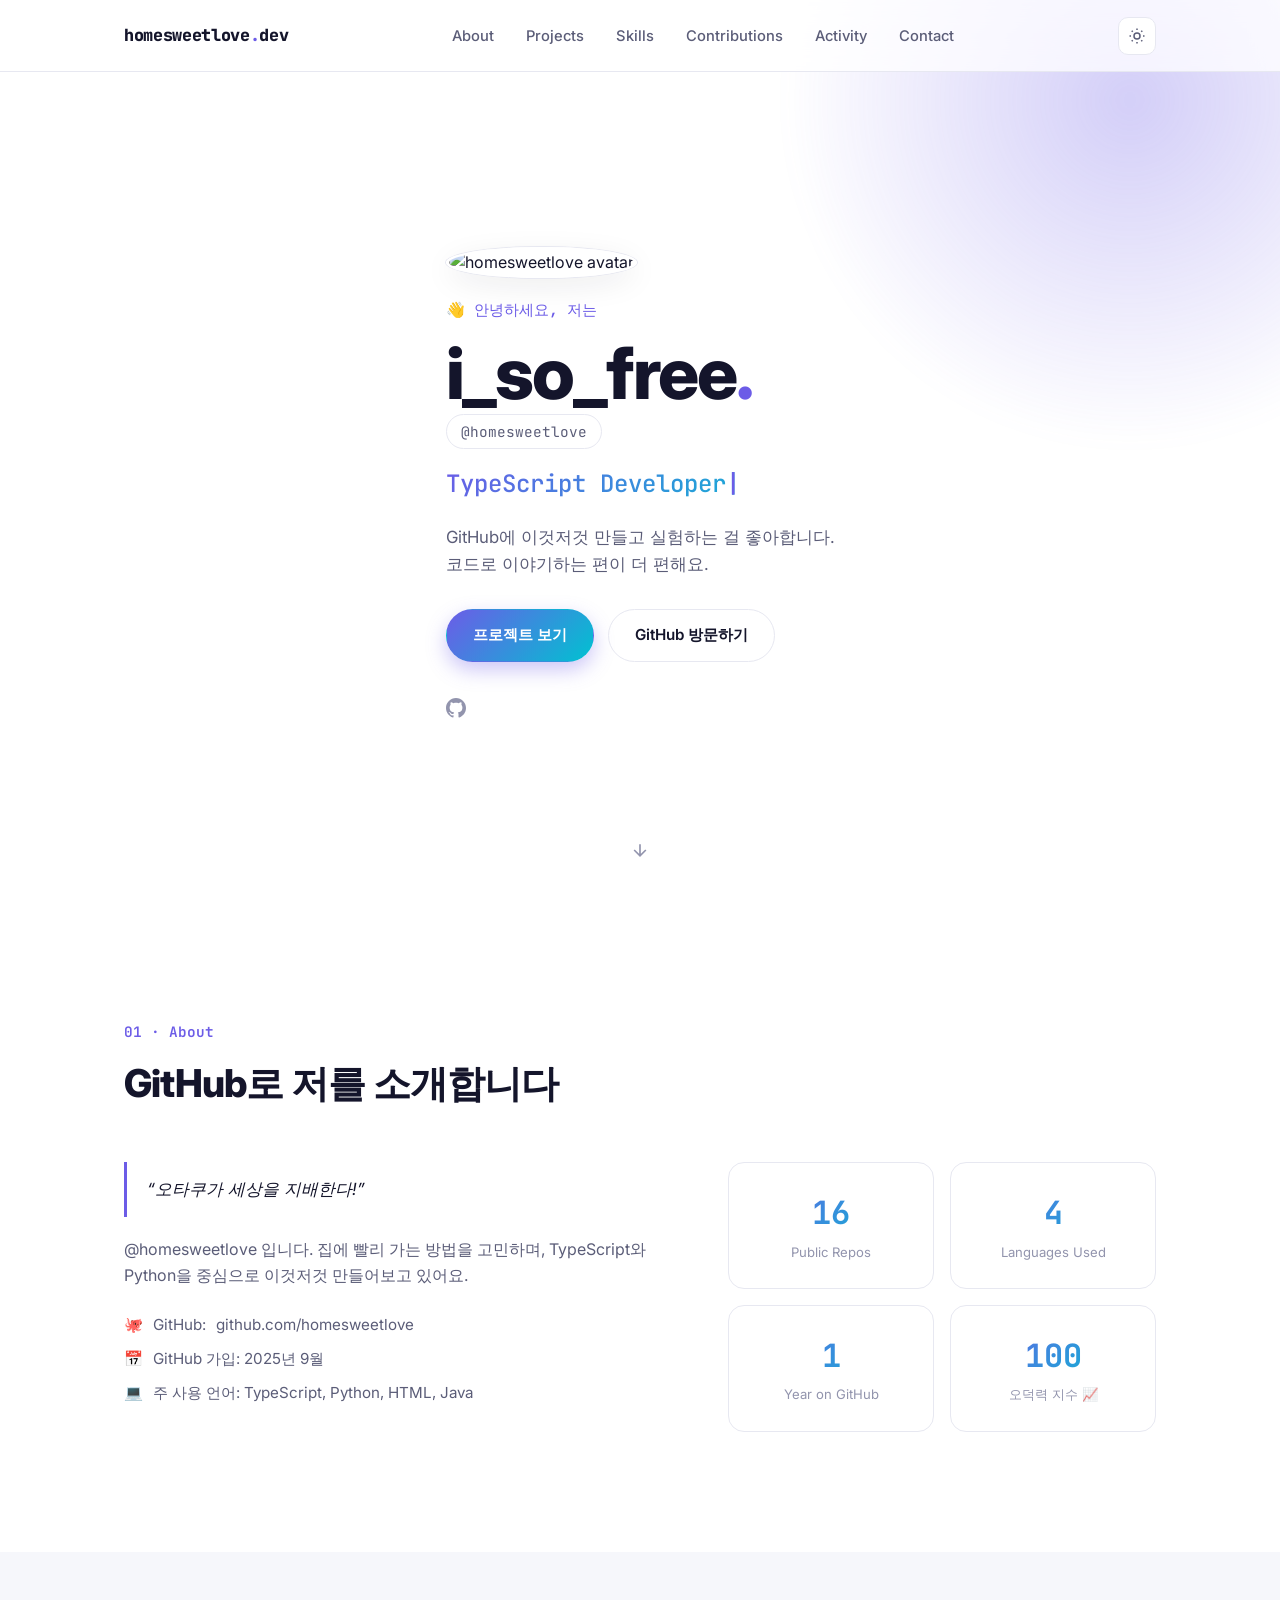
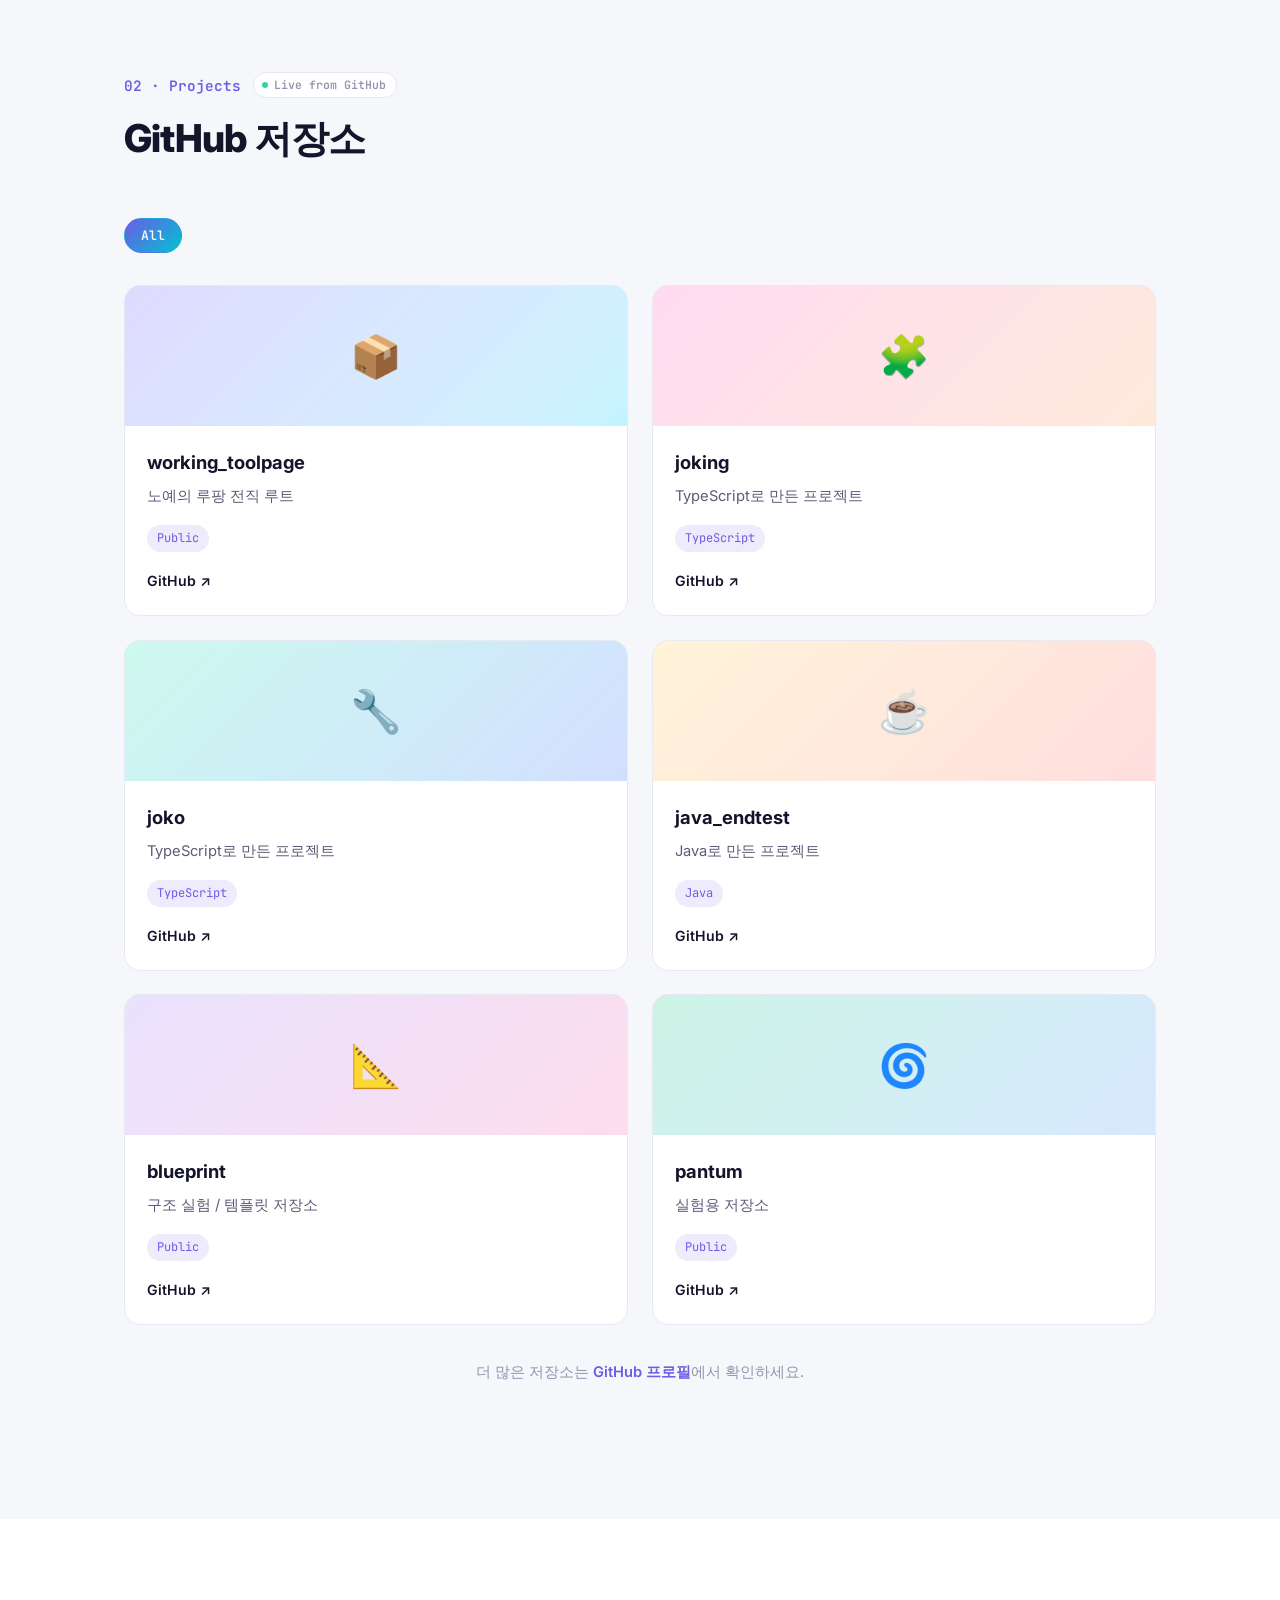
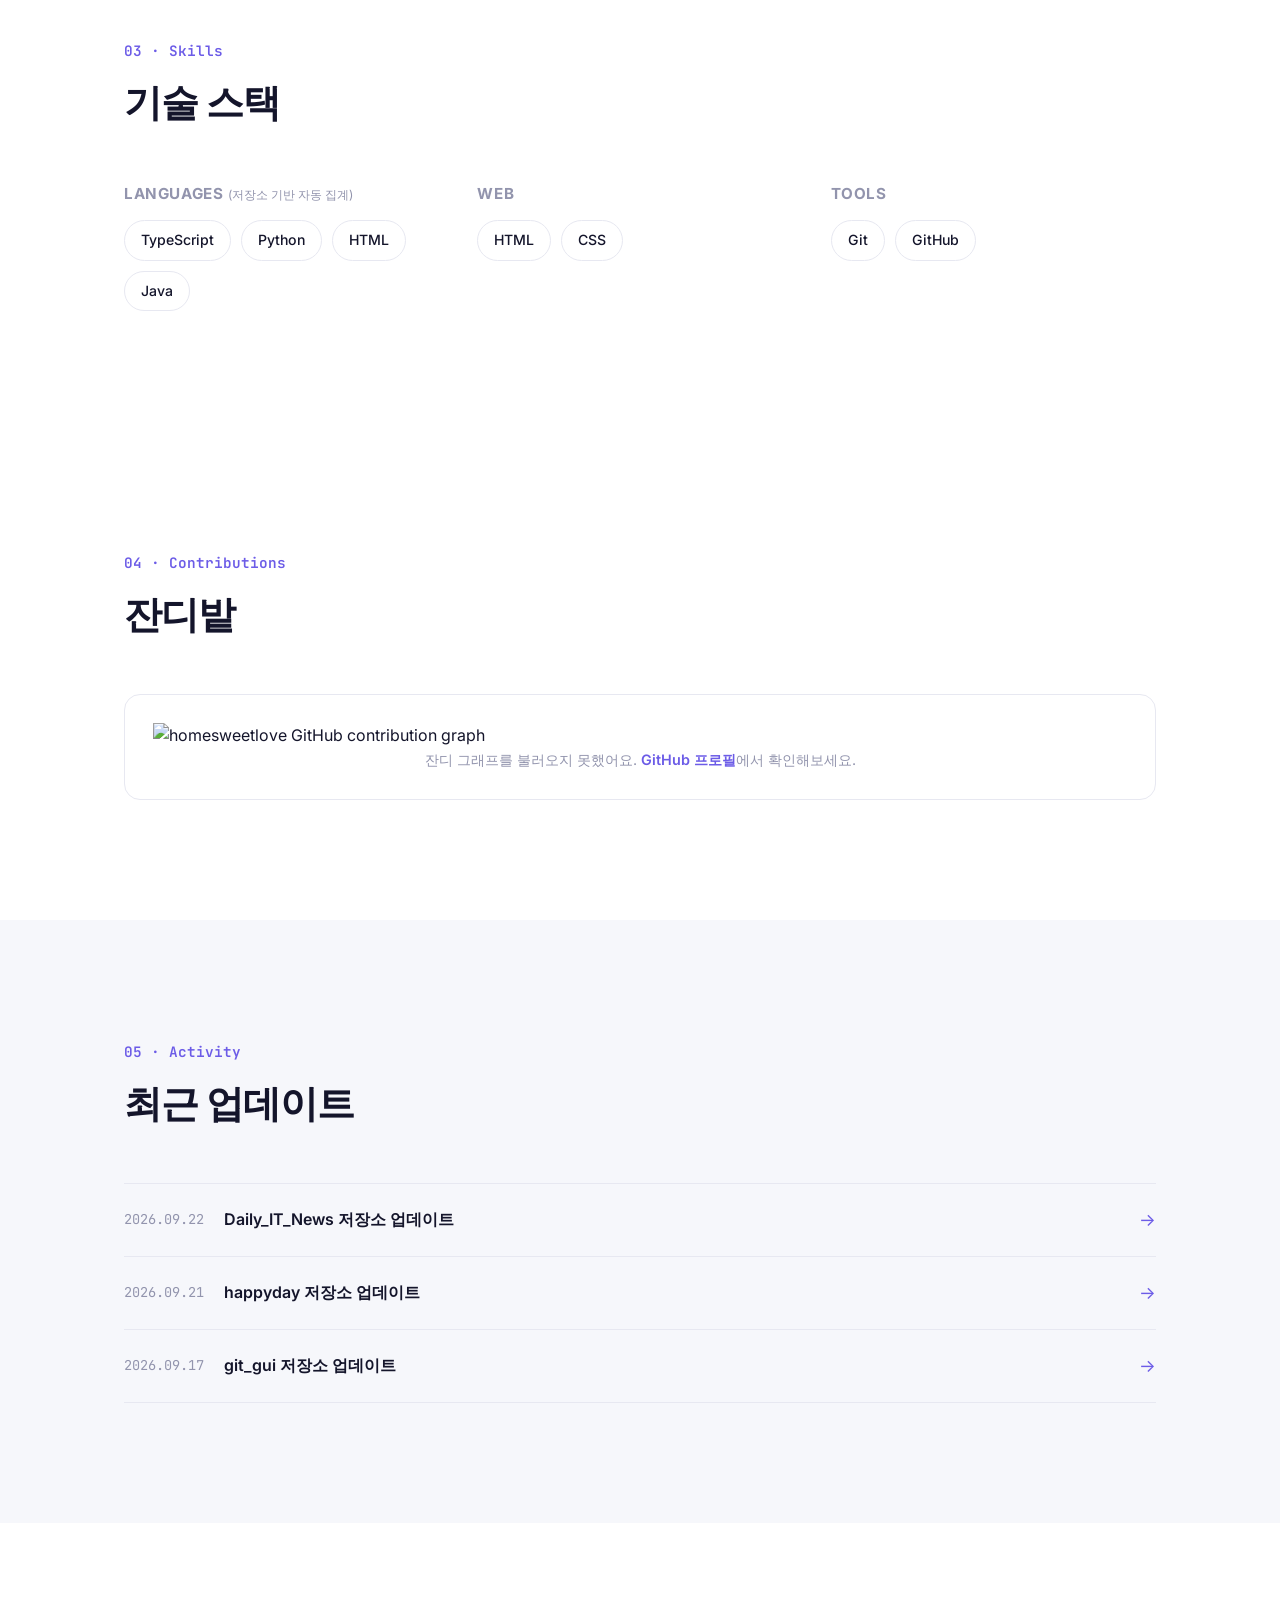
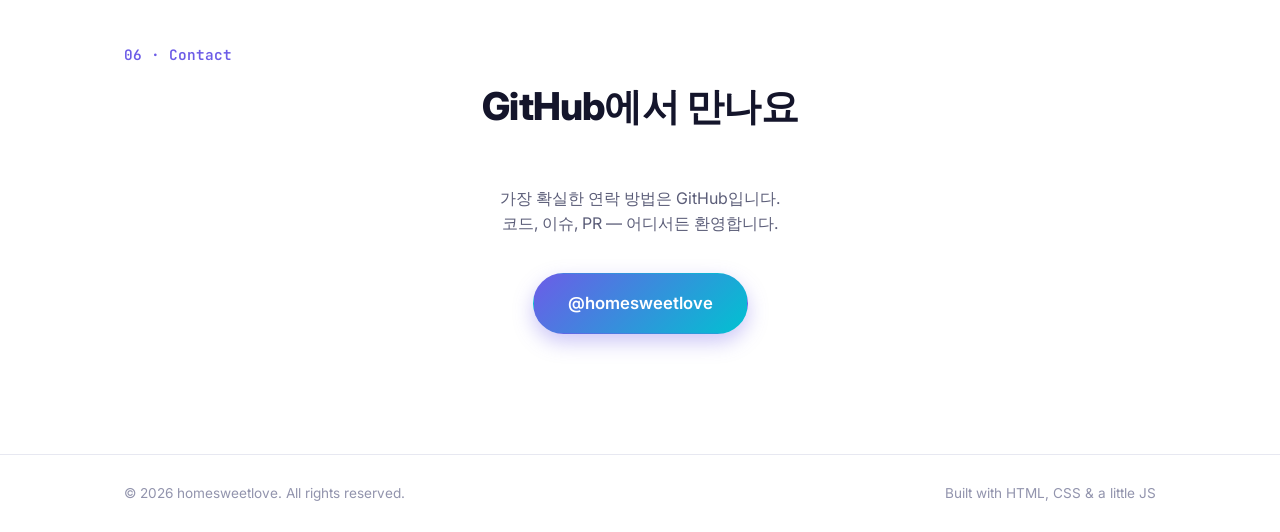
==== commit e4fe83a1: "프로필 README 및 HTML 업데이트: 사용 언어와 공개 저장소 수 수정, 최근 업데이트 내용 변경" ====
--- a/index.html
+++ b/index.html
@@ -86,22 +86,21 @@
           <blockquote class="bio-quote">“오타쿠가 세상을 지배한다!”</blockquote>
           <p>
             <a href="https://github.com/homesweetlove" target="_blank" rel="noopener">@homesweetlove</a>
-            입니다. 프로필 소개는 짧지만, 만든 것들은 GitHub에 그대로 남아있습니다.
-            TypeScript와 Java로 이것저것 만들어보며 배우고 있어요.
+            입니다. 집에 빨리 가는 방법을 고민하며, TypeScript와 Python을 중심으로 이것저것 만들어보고 있어요.
           </p>
           <ul class="about-facts">
             <li><span>🐙</span> GitHub: <a href="https://github.com/homesweetlove" target="_blank" rel="noopener">github.com/homesweetlove</a></li>
             <li><span>📅</span> GitHub 가입: 2025년 9월</li>
-            <li><span>💻</span> 주 사용 언어: TypeScript, Java</li>
+            <li><span>💻</span> 주 사용 언어: TypeScript, Python, HTML, Java</li>
           </ul>
         </div>
         <div class="about-stats">
           <div class="stat-card">
-            <span class="stat-num" id="stat-repos" data-count="6">0</span>
+            <span class="stat-num" id="stat-repos" data-count="16">0</span>
             <span class="stat-label">Public Repos</span>
           </div>
           <div class="stat-card">
-            <span class="stat-num" id="stat-langs" data-count="2">0</span>
+            <span class="stat-num" id="stat-langs" data-count="4">0</span>
             <span class="stat-label">Languages Used</span>
           </div>
           <div class="stat-card">
@@ -219,7 +218,7 @@
         <div class="skill-group">
           <h3>Languages <span class="skill-live-note">(저장소 기반 자동 집계)</span></h3>
           <div class="skill-pills" id="lang-pills">
-            <span>TypeScript</span><span>JavaScript</span><span>Java</span>
+            <span>TypeScript</span><span>Python</span><span>HTML</span><span>Java</span>
           </div>
         </div>
 
@@ -267,19 +266,19 @@
       <h2 class="section-title">최근 업데이트</h2>
       <div class="blog-list" id="activity-list">
 
-        <a href="https://github.com/homesweetlove/blueprint" class="blog-item" target="_blank" rel="noopener">
-          <span class="blog-date">2026.08.11</span>
-          <span class="blog-title">blueprint 저장소 업데이트</span>
+        <a href="https://github.com/homesweetlove/Daily_IT_News" class="blog-item" target="_blank" rel="noopener">
+          <span class="blog-date">2026.09.22</span>
+          <span class="blog-title">Daily_IT_News 저장소 업데이트</span>
           <span class="blog-arrow">→</span>
         </a>
-        <a href="https://github.com/homesweetlove/working_toolpage" class="blog-item" target="_blank" rel="noopener">
-          <span class="blog-date">2026.08.11</span>
-          <span class="blog-title">working_toolpage 저장소 업데이트</span>
+        <a href="https://github.com/homesweetlove/happyday" class="blog-item" target="_blank" rel="noopener">
+          <span class="blog-date">2026.09.21</span>
+          <span class="blog-title">happyday 저장소 업데이트</span>
           <span class="blog-arrow">→</span>
         </a>
-        <a href="https://github.com/homesweetlove/joking" class="blog-item" target="_blank" rel="noopener">
-          <span class="blog-date">2026.07.13</span>
-          <span class="blog-title">joking 저장소 업데이트</span>
+        <a href="https://github.com/homesweetlove/git_gui" class="blog-item" target="_blank" rel="noopener">
+          <span class="blog-date">2026.09.17</span>
+          <span class="blog-title">git_gui 저장소 업데이트</span>
           <span class="blog-arrow">→</span>
         </a>
 
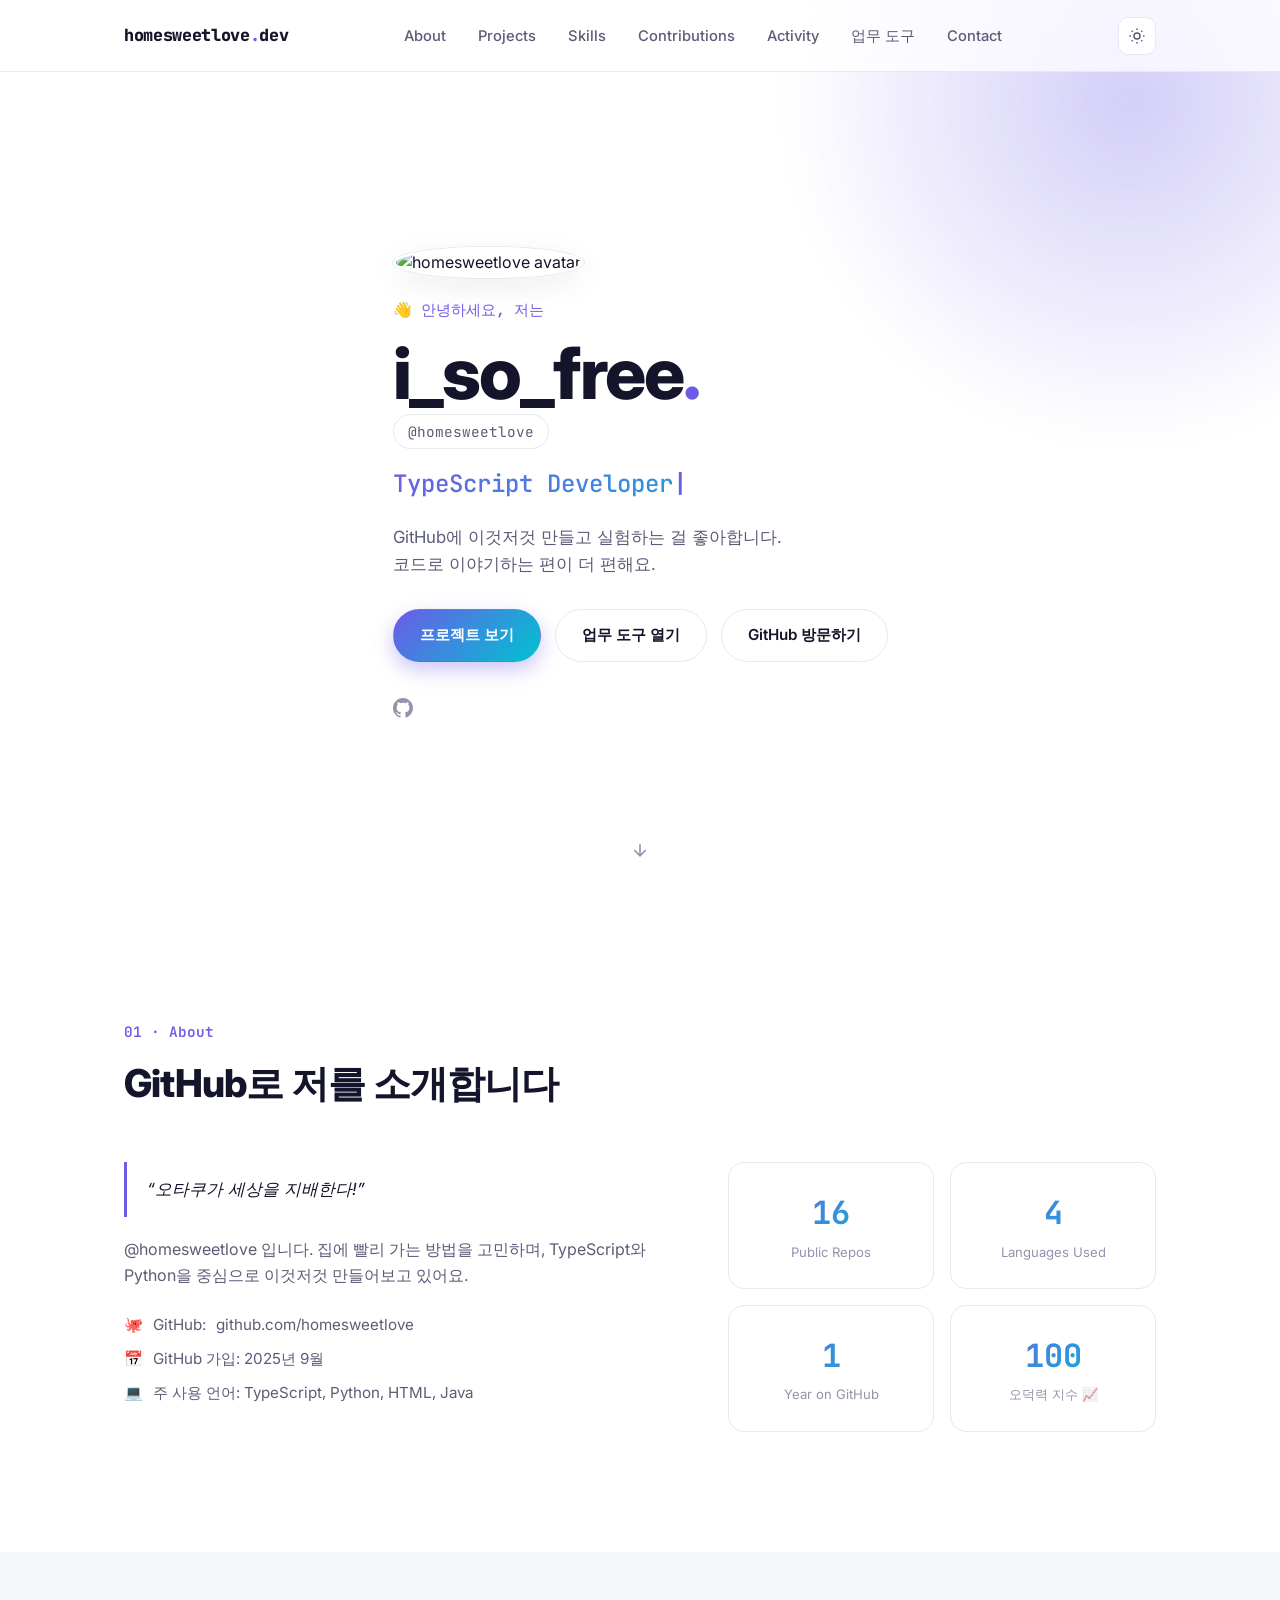
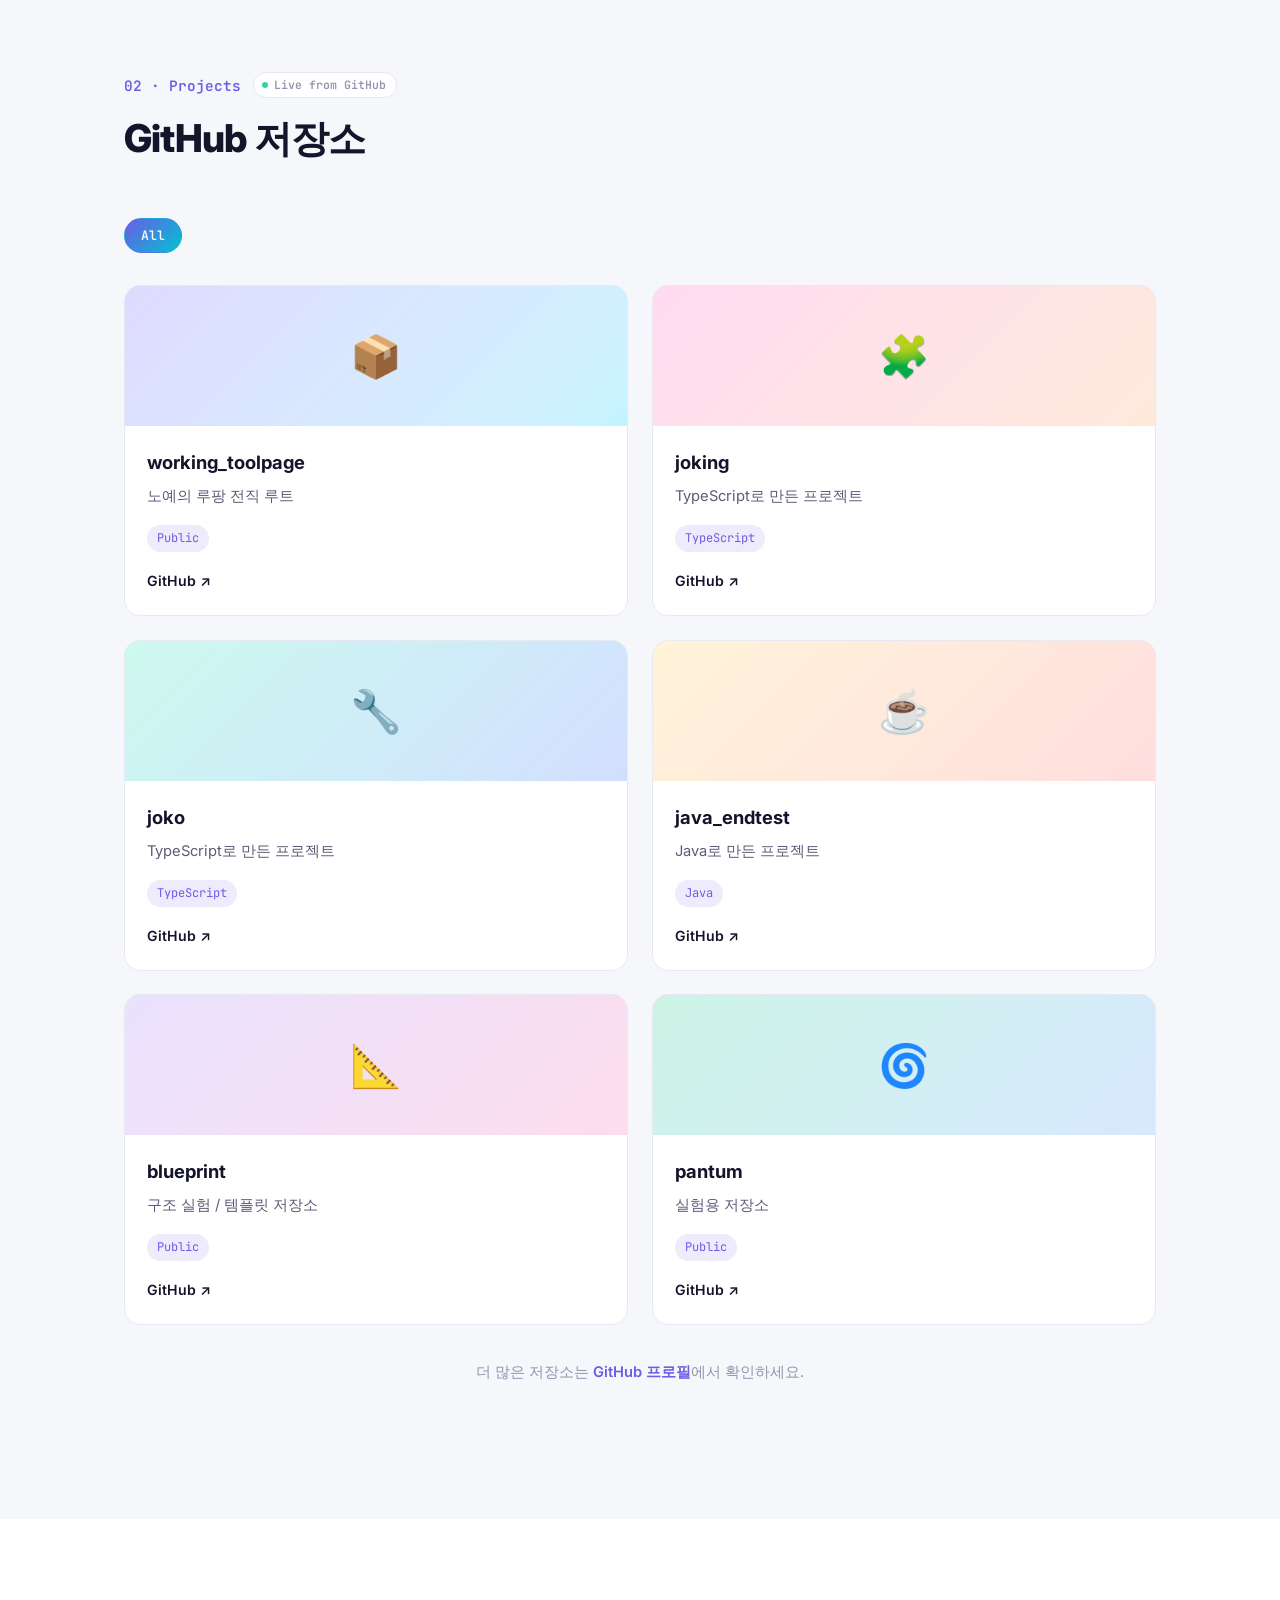
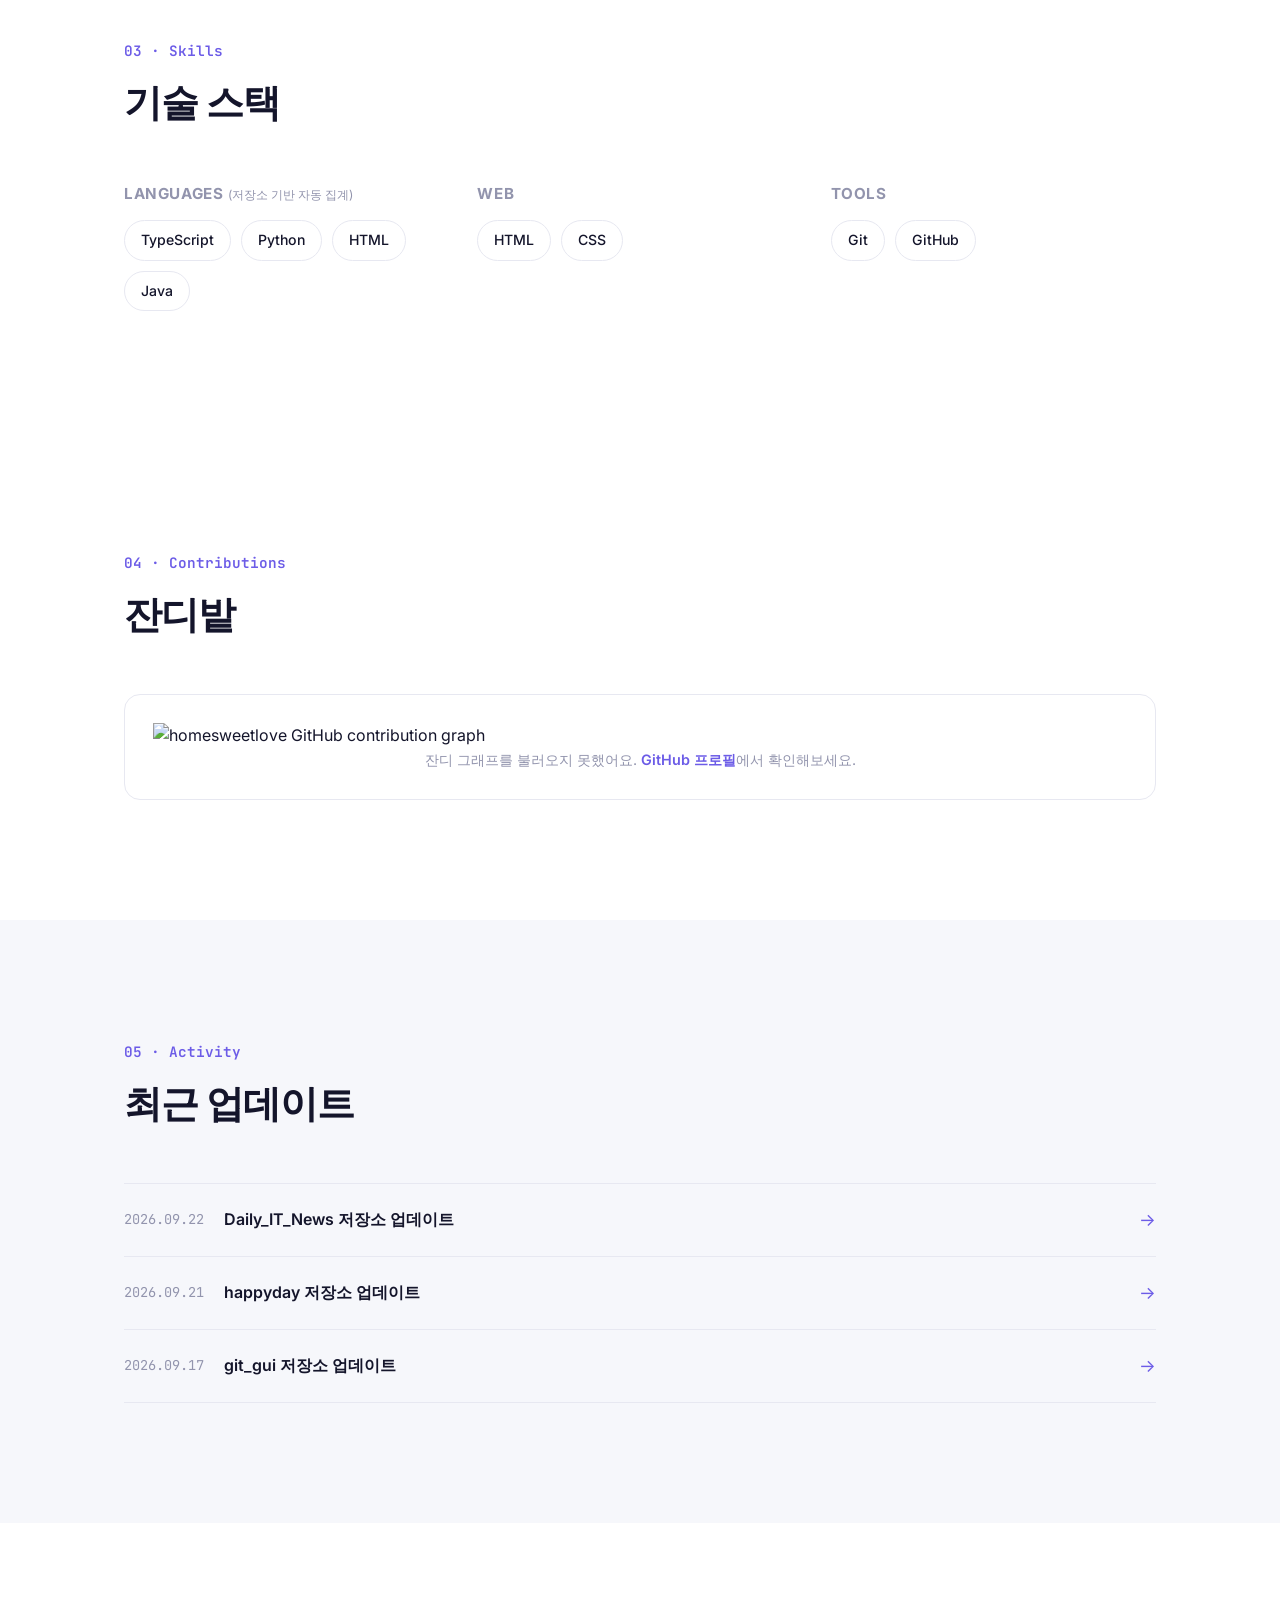
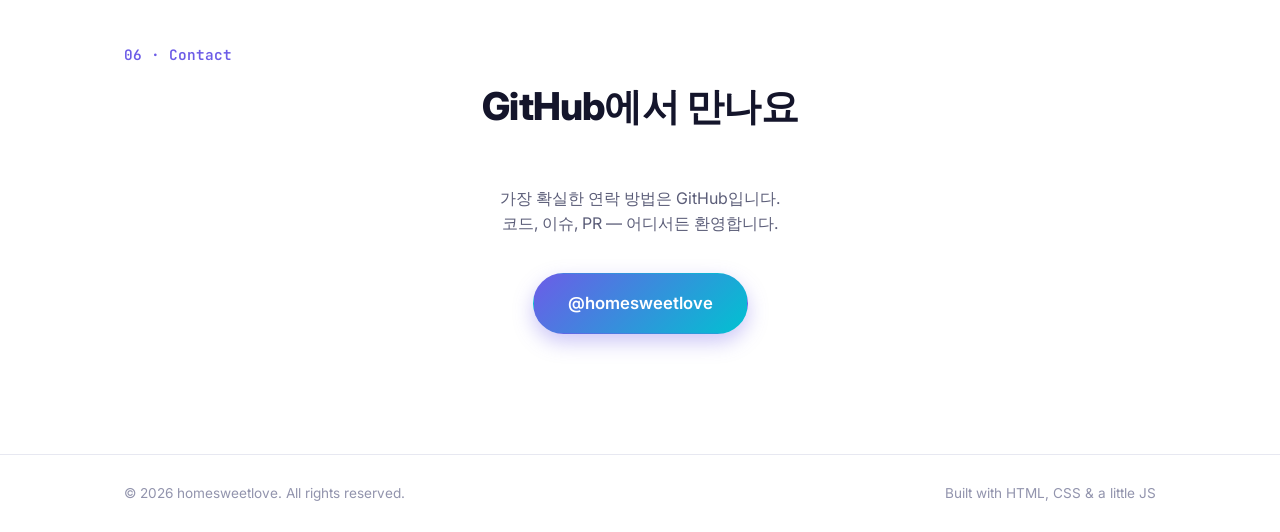
==== commit ca40e1ad: "Add document studio and tools for workplace productivity - Introduced `tools.html` for a non-storage" ====
--- a/index.html
+++ b/index.html
@@ -22,6 +22,7 @@
       <li><a href="#skills">Skills</a></li>
       <li><a href="#contributions">Contributions</a></li>
       <li><a href="#activity">Activity</a></li>
+      <li><a href="tools.html">업무 도구</a></li>
       <li><a href="#contact">Contact</a></li>
     </ul>
     <div class="nav-actions">
@@ -40,6 +41,7 @@
     <li><a href="#skills">Skills</a></li>
     <li><a href="#contributions">Contributions</a></li>
     <li><a href="#activity">Activity</a></li>
+    <li><a href="tools.html">업무 도구</a></li>
     <li><a href="#contact">Contact</a></li>
   </ul>
 </nav>
@@ -63,6 +65,7 @@
       </p>
       <div class="hero-actions">
         <a href="#projects" class="btn btn-primary">프로젝트 보기</a>
+        <a href="tools.html" class="btn btn-ghost">업무 도구 열기</a>
         <a href="https://github.com/homesweetlove" target="_blank" rel="noopener" class="btn btn-ghost">GitHub 방문하기</a>
       </div>
       <div class="hero-social">
